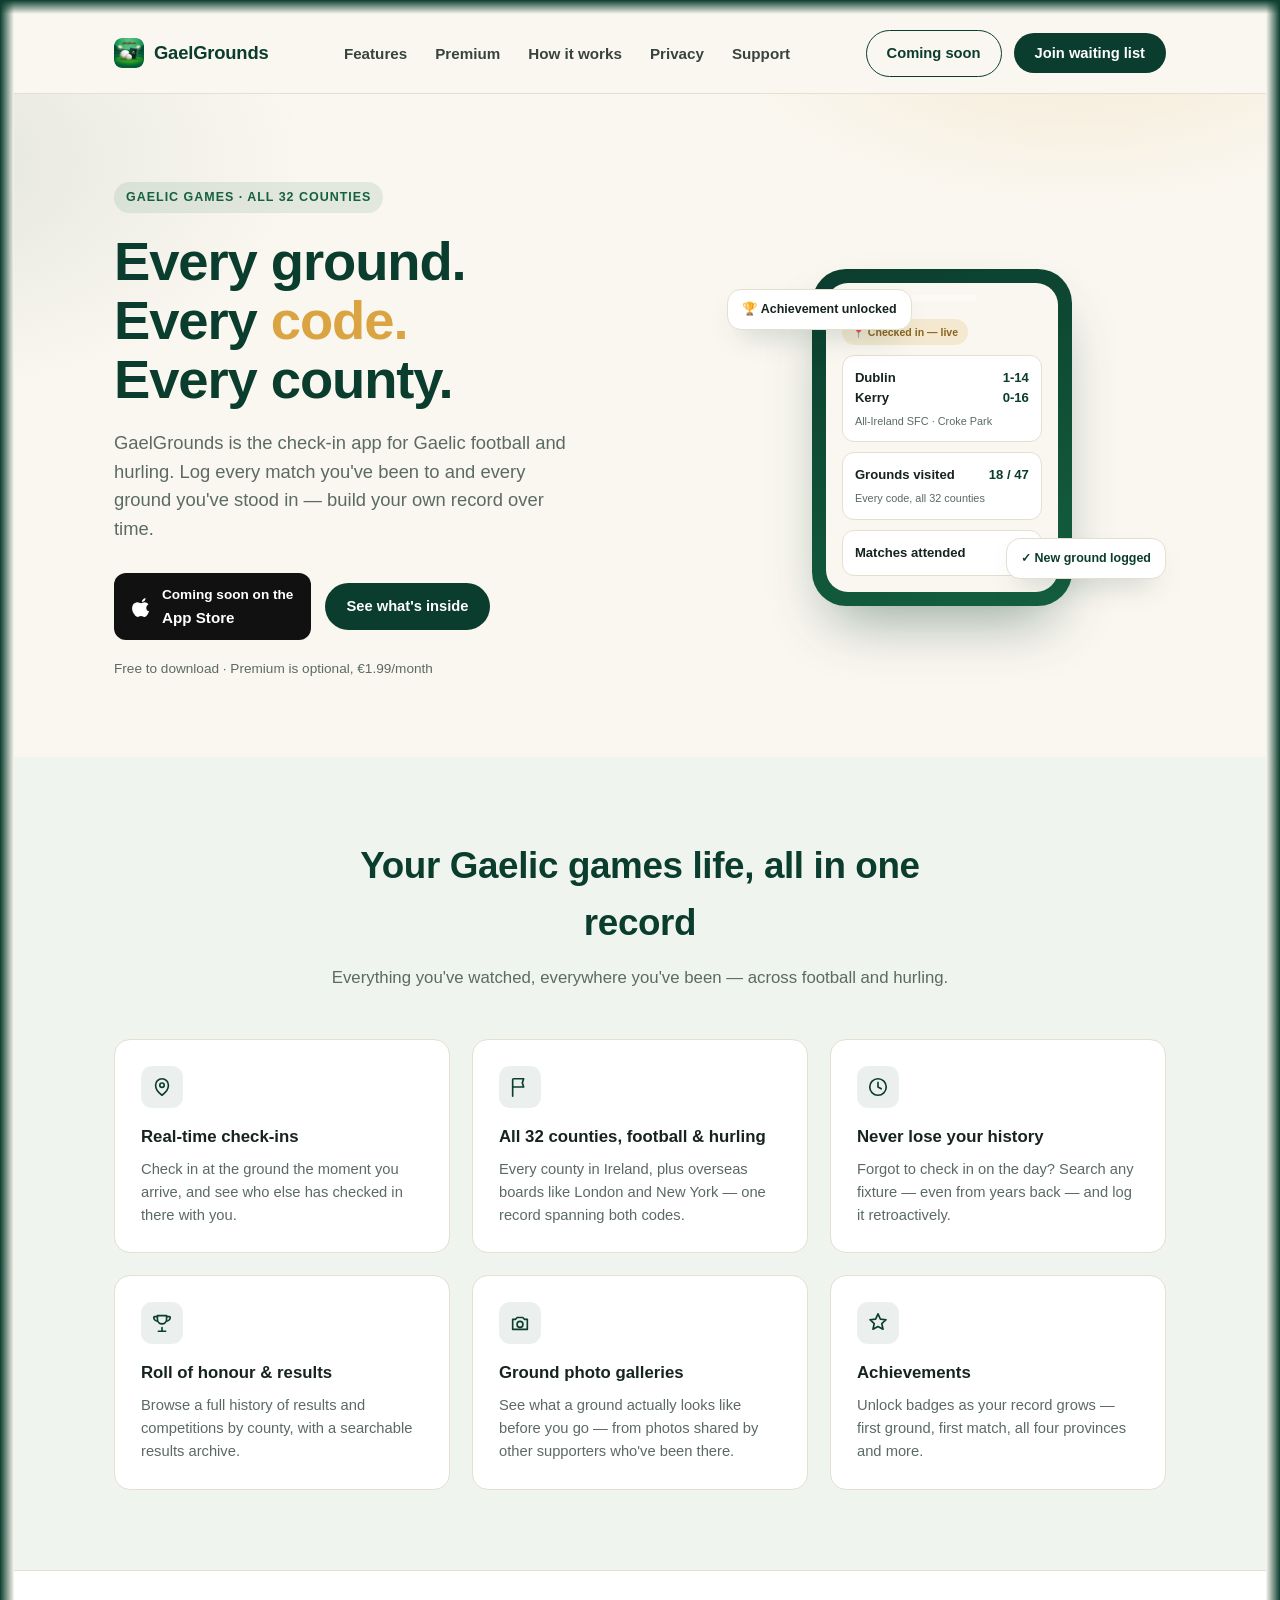
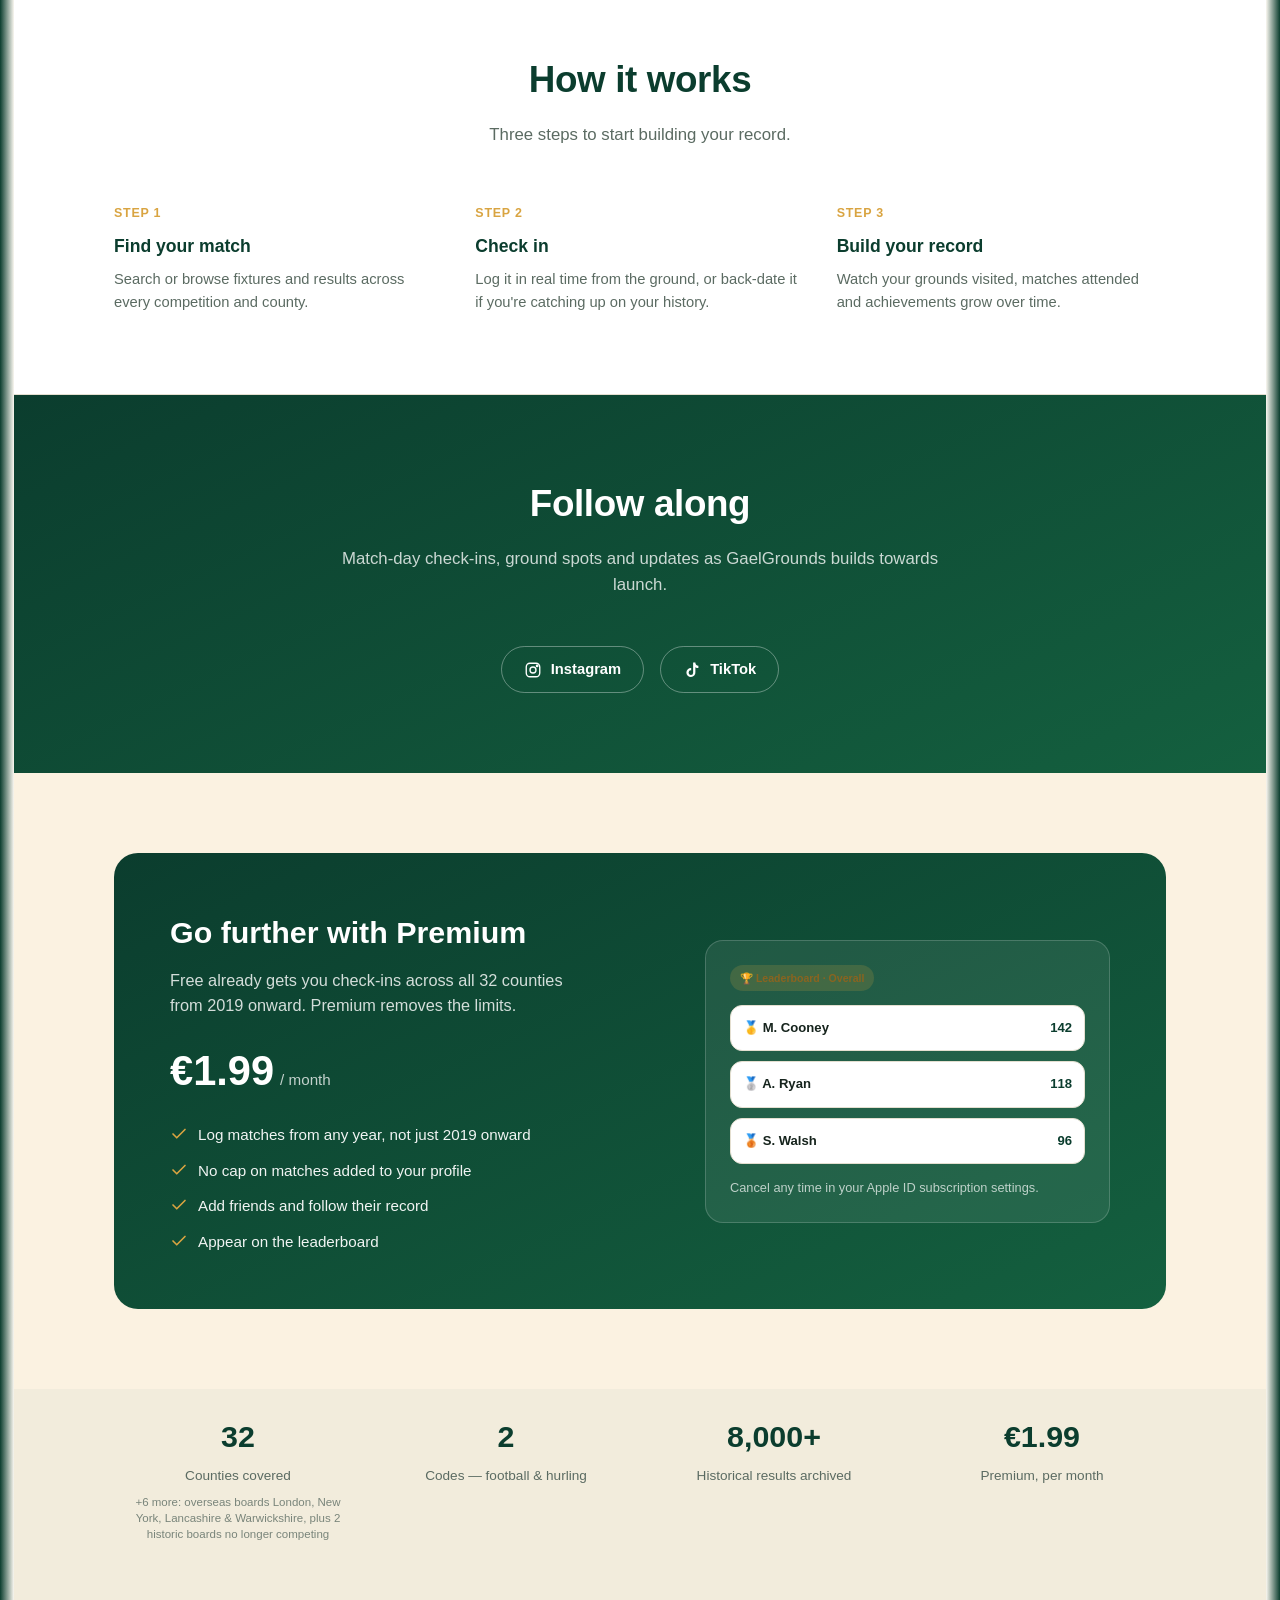
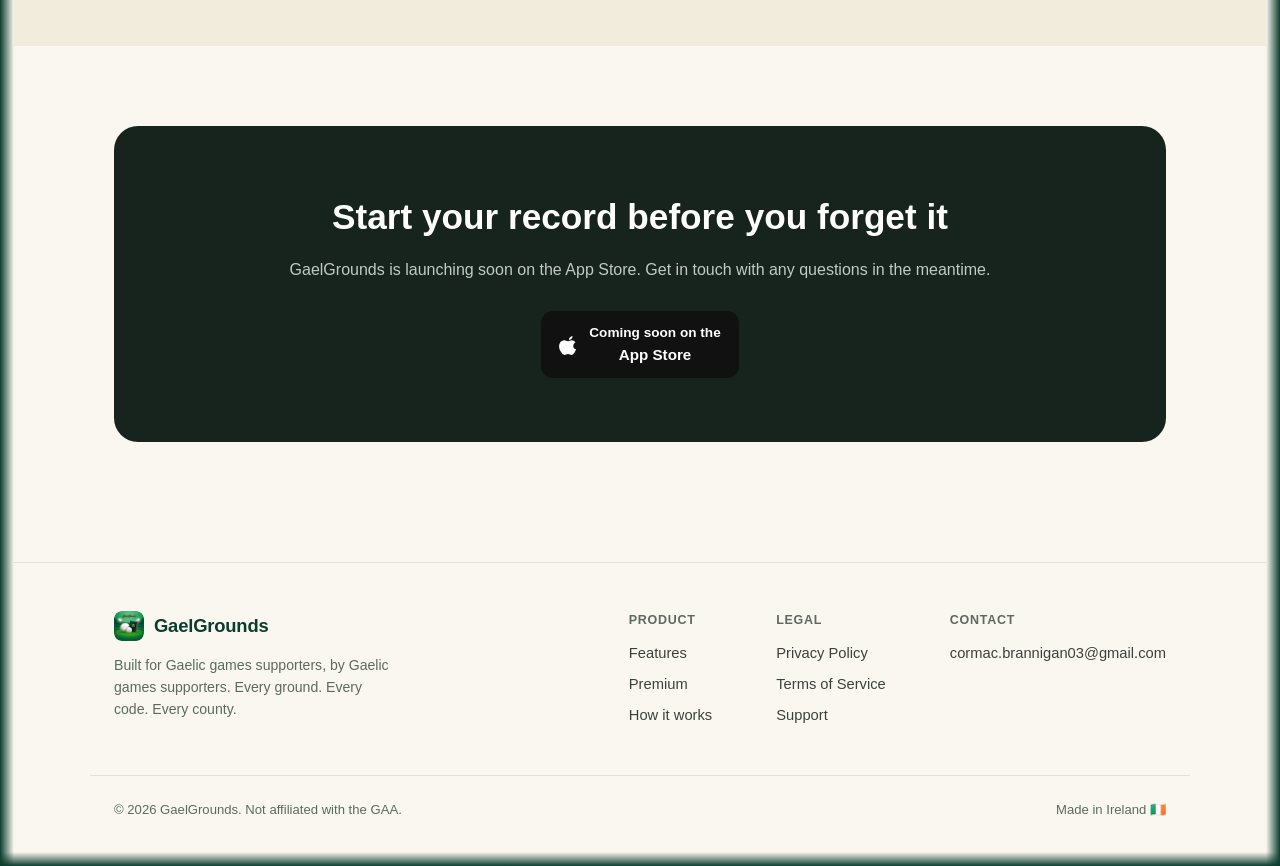
==== index.html @ a699f852 "Add a waiting-list signup modal beside the Coming soon button Clicking "Join waiting list" opens a s" ====
<!doctype html>
<html lang="en-IE">
<head>
<meta charset="utf-8">
<meta name="viewport" content="width=device-width, initial-scale=1">
<title>GaelGrounds — Every ground. Every code. Every county.</title>
<meta name="description" content="GaelGrounds is the check-in app for Gaelic football and hurling. Track every match and every ground across all 32 counties.">
<link rel="icon" type="image/png" sizes="32x32" href="favicon-32.png">
<link rel="apple-touch-icon" href="apple-touch-icon.png">
<link rel="stylesheet" href="styles.css">
</head>
<body>

<header class="site">
  <nav class="wrap">
    <a class="brand" href="/">
      <span class="mark">
        <img src="icon-64.png" alt="GaelGrounds">
      </span>
      GaelGrounds
    </a>
    <div class="links">
      <a href="#features">Features</a>
      <a href="#premium">Premium</a>
      <a href="#how">How it works</a>
      <a href="privacy.html">Privacy</a>
      <a href="support.html">Support</a>
    </div>
    <div class="nav-actions">
      <span class="btn btn-ghost">Coming soon</span>
      <button type="button" class="btn btn-primary" id="waitlist-open">Join waiting list</button>
    </div>
  </nav>
</header>

<div class="waitlist-overlay" id="waitlist-overlay" hidden>
  <div class="waitlist-modal" role="dialog" aria-modal="true" aria-labelledby="waitlist-title">
    <button type="button" class="waitlist-close" id="waitlist-close" aria-label="Close">&times;</button>
    <div id="waitlist-form-state">
      <h2 id="waitlist-title">Join the waiting list</h2>
      <p>Be first to know when GaelGrounds launches on the App Store.</p>
      <form id="waitlist-form" novalidate>
        <label class="visually-hidden" for="waitlist-email">Email address</label>
        <input type="email" id="waitlist-email" name="email" placeholder="you@example.com" autocomplete="email" required>
        <div class="waitlist-hp" aria-hidden="true">
          <label for="waitlist-website">Leave this field empty</label>
          <input type="text" id="waitlist-website" name="website" tabindex="-1" autocomplete="off">
        </div>
        <button type="submit" class="btn btn-primary" id="waitlist-submit">Join the list</button>
        <p class="waitlist-error" id="waitlist-error" hidden></p>
      </form>
    </div>
    <div id="waitlist-success" hidden>
      <h2>You're on the list</h2>
      <p>Thanks for joining — we'll email you the moment GaelGrounds is live. In the meantime, follow along:</p>
      <div class="social-links">
        <a class="social-link" href="https://www.instagram.com/gaelgrounds/" target="_blank" rel="noopener" aria-label="GaelGrounds on Instagram">
          <svg viewBox="0 0 24 24" fill="none" stroke="currentColor" stroke-width="1.8" stroke-linecap="round" stroke-linejoin="round"><rect x="3" y="3" width="18" height="18" rx="5"/><circle cx="12" cy="12" r="4"/><circle cx="17.5" cy="6.5" r="1"/></svg>
          Instagram
        </a>
        <a class="social-link" href="https://www.tiktok.com/@gaelgrounds" target="_blank" rel="noopener" aria-label="GaelGrounds on TikTok">
          <svg viewBox="0 0 24 24" fill="currentColor"><path d="M16.5 2h-3v13.5a3 3 0 1 1-2.6-2.97v-3.05A6 6 0 1 0 16.5 15V8.2a7.3 7.3 0 0 0 4 1.2V6.4a4.3 4.3 0 0 1-4-4.4z"/></svg>
          TikTok
        </a>
      </div>
    </div>
  </div>
</div>

<section class="hero">
  <div class="wrap">
    <div>
      <span class="eyebrow">Gaelic Games · All 32 Counties</span>
      <h1>Every ground.<br>Every <span class="accent">code.</span><br>Every county.</h1>
      <p class="lede">GaelGrounds is the check-in app for Gaelic football and hurling. Log every match you've been to and every ground you've stood in — build your own record over time.</p>
      <div class="hero-ctas">
        <span class="store-badge">
          <svg width="20" height="20" viewBox="0 0 24 24" fill="#fff"><path d="M16.365 1.43c0 1.14-.462 2.24-1.212 3.03-.83.87-2.18 1.53-3.28 1.44-.14-1.1.42-2.26 1.19-3.03.85-.87 2.28-1.5 3.3-1.44zM20.6 17.24c-.56 1.29-.83 1.87-1.55 3.02-1.01 1.6-2.44 3.6-4.2 3.62-1.56.02-1.96-1.02-4.08-1-2.11.01-2.55 1.03-4.12 1.01-1.76-.02-3.11-1.83-4.12-3.42C-.28 16.7-.6 11.87 1.35 9.13c1.21-1.72 3.13-2.8 4.94-2.8 1.83 0 2.98 1.05 4.5 1.05 1.47 0 2.36-1.05 4.5-1.05 1.61 0 3.31.9 4.53 2.44-3.98 2.24-3.33 8.02.78 8.47z"/></svg>
          <span>Coming soon on the<br><strong style="font-size:0.95rem">App Store</strong></span>
        </span>
        <a class="btn btn-primary" href="#features">See what's inside</a>
      </div>
      <p class="trust-line">Free to download · Premium is optional, €1.99/month</p>
    </div>

    <div class="hero-visual">
      <div class="badge-float a">🏆 Achievement unlocked</div>
      <div class="phone">
        <div class="phone-screen">
          <span class="phone-pill">📍 Checked in — live</span>
          <div class="phone-card">
            <div class="row"><span class="team">Dublin</span><span class="score">1-14</span></div>
            <div class="row"><span class="team">Kerry</span><span class="score">0-16</span></div>
            <div class="meta">All-Ireland SFC · Croke Park</div>
          </div>
          <div class="phone-card">
            <div class="row"><span class="team">Grounds visited</span><span class="score">18 / 47</span></div>
            <div class="meta">Every code, all 32 counties</div>
          </div>
          <div class="phone-card">
            <div class="row"><span class="team">Matches attended</span><span class="score">64</span></div>
          </div>
        </div>
      </div>
      <div class="badge-float b">✓ New ground logged</div>
    </div>
  </div>
</section>

<section id="features" class="tint-mint">
  <div class="wrap">
    <div class="section-head">
      <h2>Your Gaelic games life, all in one record</h2>
      <p>Everything you've watched, everywhere you've been — across football and hurling.</p>
    </div>
    <div class="grid-features">

      <div class="card">
        <div class="icon"><svg viewBox="0 0 24 24" fill="none" stroke="currentColor" stroke-width="1.8" stroke-linecap="round" stroke-linejoin="round"><path d="M12 21s-7-5.2-7-11a7 7 0 0 1 14 0c0 5.8-7 11-7 11z"/><circle cx="12" cy="10" r="2.4"/></svg></div>
        <h3>Real-time check-ins</h3>
        <p>Check in at the ground the moment you arrive, and see who else has checked in there with you.</p>
      </div>

      <div class="card">
        <div class="icon"><svg viewBox="0 0 24 24" fill="none" stroke="currentColor" stroke-width="1.8" stroke-linecap="round" stroke-linejoin="round"><path d="M4 22V4a1 1 0 0 1 1-1h11l-1.5 4.5L16 12H5"/></svg></div>
        <h3>All 32 counties, football &amp; hurling</h3>
        <p>Every county in Ireland, plus overseas boards like London and New York — one record spanning both codes.</p>
      </div>

      <div class="card">
        <div class="icon"><svg viewBox="0 0 24 24" fill="none" stroke="currentColor" stroke-width="1.8" stroke-linecap="round" stroke-linejoin="round"><circle cx="12" cy="12" r="9"/><path d="M12 7v5l3.5 2"/></svg></div>
        <h3>Never lose your history</h3>
        <p>Forgot to check in on the day? Search any fixture — even from years back — and log it retroactively.</p>
      </div>

      <div class="card">
        <div class="icon"><svg viewBox="0 0 24 24" fill="none" stroke="currentColor" stroke-width="1.8" stroke-linecap="round" stroke-linejoin="round"><path d="M8 21h8M12 17v4M7 4h10v4a5 5 0 0 1-10 0V4z"/><path d="M17 5h3a1 1 0 0 1 1 1c0 2-2 4-4 4M7 5H4a1 1 0 0 0-1 1c0 2 2 4 4 4"/></svg></div>
        <h3>Roll of honour &amp; results</h3>
        <p>Browse a full history of results and competitions by county, with a searchable results archive.</p>
      </div>

      <div class="card">
        <div class="icon"><svg viewBox="0 0 24 24" fill="none" stroke="currentColor" stroke-width="1.8" stroke-linecap="round" stroke-linejoin="round"><path d="M4 8h3l2-2h6l2 2h3v11H4z"/><circle cx="12" cy="13.5" r="3.2"/></svg></div>
        <h3>Ground photo galleries</h3>
        <p>See what a ground actually looks like before you go — from photos shared by other supporters who've been there.</p>
      </div>

      <div class="card">
        <div class="icon"><svg viewBox="0 0 24 24" fill="none" stroke="currentColor" stroke-width="1.8" stroke-linecap="round" stroke-linejoin="round"><path d="M12 2l2.6 5.8 6.2.6-4.7 4.2 1.4 6.2L12 15.8 6.5 18.8l1.4-6.2-4.7-4.2 6.2-.6z"/></svg></div>
        <h3>Achievements</h3>
        <p>Unlock badges as your record grows — first ground, first match, all four provinces and more.</p>
      </div>

    </div>
  </div>
</section>

<section id="how" style="background:#fff; border-top:1px solid var(--border); border-bottom:1px solid var(--border);">
  <div class="wrap">
    <div class="section-head">
      <h2>How it works</h2>
      <p>Three steps to start building your record.</p>
    </div>
    <div class="steps">
      <div class="step">
        <div class="num">STEP 1</div>
        <h3>Find your match</h3>
        <p>Search or browse fixtures and results across every competition and county.</p>
      </div>
      <div class="step">
        <div class="num">STEP 2</div>
        <h3>Check in</h3>
        <p>Log it in real time from the ground, or back-date it if you're catching up on your history.</p>
      </div>
      <div class="step">
        <div class="num">STEP 3</div>
        <h3>Build your record</h3>
        <p>Watch your grounds visited, matches attended and achievements grow over time.</p>
      </div>
    </div>
  </div>
</section>

<section class="social-banner">
  <div class="wrap">
    <div class="section-head">
      <h2>Follow along</h2>
      <p>Match-day check-ins, ground spots and updates as GaelGrounds builds towards launch.</p>
    </div>
    <div class="social-links">
      <a class="social-link" href="https://www.instagram.com/gaelgrounds/" target="_blank" rel="noopener" aria-label="GaelGrounds on Instagram">
        <svg viewBox="0 0 24 24" fill="none" stroke="currentColor" stroke-width="1.8" stroke-linecap="round" stroke-linejoin="round"><rect x="3" y="3" width="18" height="18" rx="5"/><circle cx="12" cy="12" r="4"/><circle cx="17.5" cy="6.5" r="1"/></svg>
        Instagram
      </a>
      <a class="social-link" href="https://www.tiktok.com/@gaelgrounds" target="_blank" rel="noopener" aria-label="GaelGrounds on TikTok">
        <svg viewBox="0 0 24 24" fill="currentColor"><path d="M16.5 2h-3v13.5a3 3 0 1 1-2.6-2.97v-3.05A6 6 0 1 0 16.5 15V8.2a7.3 7.3 0 0 0 4 1.2V6.4a4.3 4.3 0 0 1-4-4.4z"/></svg>
        TikTok
      </a>
    </div>
  </div>
</section>

<section id="premium" class="tint-gold">
  <div class="wrap">
    <div class="premium">
      <div>
        <h2>Go further with Premium</h2>
        <p class="lede2">Free already gets you check-ins across all 32 counties from 2019 onward. Premium removes the limits.</p>
        <div class="price"><span class="amount">€1.99</span><span class="per">/ month</span></div>
        <ul>
          <li><svg viewBox="0 0 24 24" fill="none" stroke="currentColor" stroke-width="2.2" stroke-linecap="round" stroke-linejoin="round"><path d="M20 6L9 17l-5-5"/></svg> Log matches from any year, not just 2019 onward</li>
          <li><svg viewBox="0 0 24 24" fill="none" stroke="currentColor" stroke-width="2.2" stroke-linecap="round" stroke-linejoin="round"><path d="M20 6L9 17l-5-5"/></svg> No cap on matches added to your profile</li>
          <li><svg viewBox="0 0 24 24" fill="none" stroke="currentColor" stroke-width="2.2" stroke-linecap="round" stroke-linejoin="round"><path d="M20 6L9 17l-5-5"/></svg> Add friends and follow their record</li>
          <li><svg viewBox="0 0 24 24" fill="none" stroke="currentColor" stroke-width="2.2" stroke-linecap="round" stroke-linejoin="round"><path d="M20 6L9 17l-5-5"/></svg> Appear on the leaderboard</li>
        </ul>
      </div>
      <div class="premium-card">
        <div class="phone-pill" style="margin-bottom:14px;">🏆 Leaderboard · Overall</div>
        <div class="phone-card" style="margin-bottom:10px;">
          <div class="row"><span class="team">🥇 M. Cooney</span><span class="score">142</span></div>
        </div>
        <div class="phone-card" style="margin-bottom:10px;">
          <div class="row"><span class="team">🥈 A. Ryan</span><span class="score">118</span></div>
        </div>
        <div class="phone-card">
          <div class="row"><span class="team">🥉 S. Walsh</span><span class="score">96</span></div>
        </div>
        <p style="color:rgba(255,255,255,0.7); font-size:0.8rem; margin:14px 0 0;">Cancel any time in your Apple ID subscription settings.</p>
      </div>
    </div>
  </div>
</section>

<section class="tint-deep" style="padding-top:0;">
  <div class="wrap">
    <div class="strip">
      <div class="stat"><div class="n">32</div><div class="l">Counties covered</div><div class="sub">+6 more: overseas boards London, New York, Lancashire &amp; Warwickshire, plus 2 historic boards no longer competing</div></div>
      <div class="stat"><div class="n">2</div><div class="l">Codes — football &amp; hurling</div></div>
      <div class="stat"><div class="n">8,000+</div><div class="l">Historical results archived</div></div>
      <div class="stat"><div class="n">€1.99</div><div class="l">Premium, per month</div></div>
    </div>
  </div>
</section>

<section>
  <div class="wrap">
    <div class="final-cta">
      <h2>Start your record before you forget it</h2>
      <p>GaelGrounds is launching soon on the App Store. Get in touch with any questions in the meantime.</p>
      <span class="store-badge" style="margin: 0 auto;">
        <svg width="20" height="20" viewBox="0 0 24 24" fill="#fff"><path d="M16.365 1.43c0 1.14-.462 2.24-1.212 3.03-.83.87-2.18 1.53-3.28 1.44-.14-1.1.42-2.26 1.19-3.03.85-.87 2.28-1.5 3.3-1.44zM20.6 17.24c-.56 1.29-.83 1.87-1.55 3.02-1.01 1.6-2.44 3.6-4.2 3.62-1.56.02-1.96-1.02-4.08-1-2.11.01-2.55 1.03-4.12 1.01-1.76-.02-3.11-1.83-4.12-3.42C-.28 16.7-.6 11.87 1.35 9.13c1.21-1.72 3.13-2.8 4.94-2.8 1.83 0 2.98 1.05 4.5 1.05 1.47 0 2.36-1.05 4.5-1.05 1.61 0 3.31.9 4.53 2.44-3.98 2.24-3.33 8.02.78 8.47z"/></svg>
        <span>Coming soon on the<br><strong style="font-size:0.95rem">App Store</strong></span>
      </span>
    </div>
  </div>
</section>

<footer class="site">
  <div class="wrap footer-grid">
    <div style="max-width:280px;">
      <a class="brand" href="/" style="margin-bottom:10px;">
        <span class="mark">
          <img src="icon-64.png" alt="GaelGrounds">
        </span>
        GaelGrounds
      </a>
      <p style="color:var(--muted); font-size:0.88rem;">Built for Gaelic games supporters, by Gaelic games supporters. Every ground. Every code. Every county.</p>
    </div>
    <div class="footer-cols">
      <div class="footer-col">
        <h4>Product</h4>
        <a href="#features">Features</a>
        <a href="#premium">Premium</a>
        <a href="#how">How it works</a>
      </div>
      <div class="footer-col">
        <h4>Legal</h4>
        <a href="privacy.html">Privacy Policy</a>
        <a href="terms.html">Terms of Service</a>
        <a href="support.html">Support</a>
      </div>
      <div class="footer-col">
        <h4>Contact</h4>
        <a href="mailto:cormac.brannigan03@gmail.com">cormac.brannigan03@gmail.com</a>
      </div>
    </div>
  </div>
  <div class="wrap footer-bottom">
    <span>© 2026 GaelGrounds. Not affiliated with the GAA.</span>
    <span>Made in Ireland 🇮🇪</span>
  </div>
</footer>

<script>
(function () {
  var SUPABASE_URL = "https://wksahsfkldxhusiftosj.supabase.co";
  var SUPABASE_ANON_KEY = "sb_publishable_sY_DVYO94DCsJDgR5RLirQ_8XbhWY5e";

  var openBtn = document.getElementById("waitlist-open");
  var closeBtn = document.getElementById("waitlist-close");
  var overlay = document.getElementById("waitlist-overlay");
  var form = document.getElementById("waitlist-form");
  var emailInput = document.getElementById("waitlist-email");
  var websiteInput = document.getElementById("waitlist-website");
  var submitBtn = document.getElementById("waitlist-submit");
  var errorEl = document.getElementById("waitlist-error");
  var formState = document.getElementById("waitlist-form-state");
  var successState = document.getElementById("waitlist-success");

  function openModal() {
    overlay.hidden = false;
    document.body.style.overflow = "hidden";
    emailInput.focus();
  }

  function closeModal() {
    overlay.hidden = true;
    document.body.style.overflow = "";
  }

  openBtn.addEventListener("click", openModal);
  closeBtn.addEventListener("click", closeModal);
  overlay.addEventListener("click", function (e) {
    if (e.target === overlay) closeModal();
  });
  document.addEventListener("keydown", function (e) {
    if (e.key === "Escape" && !overlay.hidden) closeModal();
  });

  function showError(message) {
    errorEl.textContent = message;
    errorEl.hidden = false;
  }

  function showSuccess() {
    formState.hidden = true;
    successState.hidden = false;
  }

  form.addEventListener("submit", function (e) {
    e.preventDefault();
    errorEl.hidden = true;

    // Honeypot: a real visitor never fills this hidden field. If it's
    // filled, quietly pretend it worked rather than tipping off a bot
    // that it was caught.
    if (websiteInput.value.trim() !== "") {
      showSuccess();
      return;
    }

    var email = emailInput.value.trim();
    if (!/^[^@\s]+@[^@\s]+\.[^@\s]+$/.test(email)) {
      showError("Enter a valid email address.");
      return;
    }

    submitBtn.disabled = true;
    submitBtn.textContent = "Joining…";

    fetch(SUPABASE_URL + "/rest/v1/waitlist_signups", {
      method: "POST",
      headers: {
        "Content-Type": "application/json",
        "apikey": SUPABASE_ANON_KEY,
        "Authorization": "Bearer " + SUPABASE_ANON_KEY,
        "Prefer": "return=minimal"
      },
      body: JSON.stringify({ email: email })
    })
      .then(function (res) {
        // A 409 means this email is already on the list -- shown as the
        // same success state as a fresh signup, deliberately, so the
        // response never reveals whether an email was already present.
        if (res.ok || res.status === 409) {
          showSuccess();
        } else {
          showError("Something went wrong — please try again.");
        }
      })
      .catch(function () {
        showError("Something went wrong — check your connection and try again.");
      })
      .finally(function () {
        submitBtn.disabled = false;
        submitBtn.textContent = "Join the list";
      });
  });
})();
</script>

</body>
</html>
---- styles.css ----
:root {
  --green: #0B3D2E;
  --green-light: #14603F;
  --gold: #D9A441;
  --cream: #FAF7F0;
  --cream-deep: #F2ECDC;
  --mint-tint: #EFF4EE;
  --gold-tint: #FBF2E1;
  --ink: #16241D;
  --muted: #5B6B62;
  --border: #E4DFD0;
  --max: 1100px;
  --frame: 14px;
}

* { box-sizing: border-box; }

html { scroll-behavior: smooth; }

/* A thin green border frames the whole page, fading into the page's own
   background over a short distance -- same idea as the iOS app's
   gaelGroundsBackground() gradient (brand green at the edges, fading to
   the system background toward the middle), reworked as a real border
   around the page rather than an overlay on top of it, so it never
   washes out the nav or hero text underneath. */
body {
  margin: 0;
  padding: var(--frame);
  font-family: -apple-system, BlinkMacSystemFont, "Segoe UI", Roboto, Helvetica, Arial, sans-serif;
  color: var(--ink);
  line-height: 1.55;
  background:
    linear-gradient(to bottom, var(--green) 0%, transparent 100%) top / 100% var(--frame) no-repeat,
    linear-gradient(to top, var(--green) 0%, transparent 100%) bottom / 100% var(--frame) no-repeat,
    linear-gradient(to right, var(--green) 0%, transparent 100%) left / var(--frame) 100% no-repeat,
    linear-gradient(to left, var(--green) 0%, transparent 100%) right / var(--frame) 100% no-repeat,
    var(--cream);
}

img, svg { display: block; max-width: 100%; }

a { color: inherit; }

.wrap {
  max-width: var(--max);
  margin: 0 auto;
  padding: 0 24px;
}

/* Nav */
header.site {
  position: sticky;
  top: var(--frame);
  z-index: 20;
  background: rgba(250, 247, 240, 0.92);
  backdrop-filter: blur(8px);
  border-bottom: 1px solid var(--border);
}

nav.wrap {
  display: flex;
  align-items: center;
  justify-content: space-between;
  padding-top: 16px;
  padding-bottom: 16px;
}

.brand {
  display: flex;
  align-items: center;
  gap: 10px;
  font-weight: 800;
  font-size: 1.15rem;
  text-decoration: none;
  color: var(--green);
  letter-spacing: -0.01em;
}

.brand .mark {
  width: 30px;
  height: 30px;
  border-radius: 8px;
  overflow: hidden;
  display: flex;
  flex-shrink: 0;
}

.brand .mark img { width: 100%; height: 100%; object-fit: cover; }

nav .links {
  display: flex;
  gap: 28px;
  align-items: center;
}

nav .links a {
  text-decoration: none;
  color: var(--ink);
  font-weight: 600;
  font-size: 0.95rem;
  opacity: 0.85;
}

nav .links a:hover { opacity: 1; }

.btn {
  display: inline-flex;
  align-items: center;
  gap: 8px;
  padding: 11px 20px;
  border-radius: 999px;
  font-weight: 700;
  font-size: 0.92rem;
  font-family: inherit;
  text-decoration: none;
  border: 1px solid transparent;
  cursor: default;
}

button.btn { cursor: pointer; appearance: none; }
button.btn:disabled { opacity: 0.7; cursor: default; }

.btn-primary {
  background: var(--green);
  color: #fff;
}

.nav-actions {
  display: flex;
  align-items: center;
  gap: 12px;
}

.btn-ghost {
  background: transparent;
  border-color: var(--green);
  color: var(--green);
}

/* Hero */
.hero {
  padding: 88px 0 64px;
  position: relative;
  overflow: hidden;
  background:
    radial-gradient(600px 300px at 85% -10%, rgba(217, 164, 65, 0.16), transparent 60%),
    radial-gradient(700px 400px at -10% 10%, rgba(11, 61, 46, 0.10), transparent 60%);
}

.hero .wrap {
  display: grid;
  grid-template-columns: 1.1fr 0.9fr;
  gap: 56px;
  align-items: center;
}

.eyebrow {
  display: inline-block;
  font-size: 0.78rem;
  font-weight: 800;
  letter-spacing: 0.08em;
  text-transform: uppercase;
  color: var(--green-light);
  background: rgba(20, 96, 63, 0.1);
  padding: 6px 12px;
  border-radius: 999px;
  margin-bottom: 20px;
}

h1 {
  font-size: clamp(2.1rem, 4.4vw, 3.4rem);
  line-height: 1.08;
  letter-spacing: -0.02em;
  margin: 0 0 20px;
  color: var(--green);
}

h1 .accent { color: var(--gold); }

.lede {
  font-size: 1.15rem;
  color: var(--muted);
  margin: 0 0 30px;
  max-width: 46ch;
}

.hero-ctas {
  display: flex;
  gap: 14px;
  align-items: center;
  flex-wrap: wrap;
}

.store-badge {
  display: inline-flex;
  align-items: center;
  gap: 10px;
  padding: 11px 18px;
  border-radius: 12px;
  background: #111;
  color: #fff;
  font-weight: 600;
  font-size: 0.85rem;
}

.store-badge small {
  display: block;
  font-weight: 400;
  font-size: 0.68rem;
  opacity: 0.75;
}

.trust-line {
  margin-top: 18px;
  font-size: 0.85rem;
  color: var(--muted);
}

/* Hero visual — an illustrative mock, not a real screenshot */
.hero-visual {
  position: relative;
  display: flex;
  justify-content: center;
}

.phone {
  width: 260px;
  border-radius: 34px;
  background: linear-gradient(160deg, var(--green) 0%, var(--green-light) 100%);
  padding: 14px;
  box-shadow: 0 30px 60px -20px rgba(11, 61, 46, 0.45);
  position: relative;
  z-index: 1;
}

.phone::before {
  content: "";
  position: absolute;
  top: 26px;
  left: 50%;
  transform: translateX(-50%);
  width: 70px;
  height: 6px;
  border-radius: 4px;
  background: rgba(255, 255, 255, 0.35);
}

.phone-screen {
  background: var(--cream);
  border-radius: 22px;
  padding: 36px 16px 16px;
  display: flex;
  flex-direction: column;
  gap: 10px;
}

.phone-card {
  background: #fff;
  border-radius: 12px;
  padding: 12px;
  border: 1px solid var(--border);
}

.phone-card .row { display: flex; justify-content: space-between; align-items: center; }
.phone-card .team { font-weight: 700; font-size: 0.82rem; color: var(--ink); }
.phone-card .score { font-weight: 800; font-size: 0.82rem; color: var(--green); }
.phone-card .meta { font-size: 0.68rem; color: var(--muted); margin-top: 4px; }

.phone-pill {
  display: inline-flex;
  align-items: center;
  gap: 6px;
  align-self: flex-start;
  background: rgba(217, 164, 65, 0.18);
  color: #8a6420;
  font-size: 0.66rem;
  font-weight: 700;
  padding: 5px 10px;
  border-radius: 999px;
}

.badge-float {
  position: absolute;
  z-index: 2;
  background: #fff;
  border: 1px solid var(--border);
  border-radius: 14px;
  padding: 10px 14px;
  box-shadow: 0 14px 30px -14px rgba(11, 61, 46, 0.35);
  font-size: 0.78rem;
  font-weight: 700;
  display: flex;
  align-items: center;
  gap: 8px;
}

.badge-float.a { top: 6%; left: 2%; }
.badge-float.b { bottom: 8%; right: 0; color: var(--green); }

/* Sections */
section { padding: 80px 0; }

/* Gentle shade rhythm down the page -- variants on the same cream/green/
   gold family, never a different hue, so it reads as "one page" rather
   than a patchwork. */
section.tint-mint { background: var(--mint-tint); }
section.tint-gold { background: var(--gold-tint); }
section.tint-deep { background: var(--cream-deep); }

.section-head { max-width: 640px; margin: 0 auto 48px; text-align: center; }
.section-head h2 { font-size: clamp(1.7rem, 3vw, 2.3rem); color: var(--green); margin: 0 0 14px; letter-spacing: -0.01em; }
.section-head p { color: var(--muted); font-size: 1.05rem; margin: 0; }

.grid-features {
  display: grid;
  grid-template-columns: repeat(3, 1fr);
  gap: 22px;
}

.card {
  background: #fff;
  border: 1px solid var(--border);
  border-radius: 16px;
  padding: 26px;
}

.card .icon {
  width: 42px;
  height: 42px;
  border-radius: 11px;
  background: rgba(11, 61, 46, 0.08);
  display: flex;
  align-items: center;
  justify-content: center;
  margin-bottom: 16px;
}

.card .icon svg { width: 22px; height: 22px; color: var(--green); }

.card h3 { margin: 0 0 8px; font-size: 1.05rem; color: var(--ink); }
.card p { margin: 0; color: var(--muted); font-size: 0.92rem; }

/* How it works */
.steps {
  display: grid;
  grid-template-columns: repeat(3, 1fr);
  gap: 32px;
  counter-reset: step;
}

.step { position: relative; padding-top: 8px; }

.step .num {
  font-size: 0.78rem;
  font-weight: 800;
  color: var(--gold);
  letter-spacing: 0.06em;
  margin-bottom: 10px;
}

.step h3 { margin: 0 0 8px; color: var(--green); font-size: 1.1rem; }
.step p { margin: 0; color: var(--muted); font-size: 0.92rem; }

/* Waitlist modal */
.visually-hidden {
  position: absolute;
  width: 1px;
  height: 1px;
  overflow: hidden;
  clip: rect(0, 0, 0, 0);
  white-space: nowrap;
}

.waitlist-hp {
  position: absolute;
  left: -9999px;
  width: 1px;
  height: 1px;
  overflow: hidden;
}

.waitlist-overlay {
  position: fixed;
  inset: 0;
  z-index: 1000;
  background: rgba(11, 61, 46, 0.45);
  display: flex;
  align-items: center;
  justify-content: center;
  padding: 20px;
}

.waitlist-overlay[hidden] { display: none; }

.waitlist-modal {
  position: relative;
  background: var(--cream);
  border-radius: 20px;
  padding: 36px;
  max-width: 420px;
  width: 100%;
  box-shadow: 0 30px 70px -20px rgba(11, 61, 46, 0.5);
}

.waitlist-modal h2 { color: var(--green); margin: 0 0 8px; font-size: 1.4rem; }
.waitlist-modal p { color: var(--muted); margin: 0 0 20px; font-size: 0.95rem; }

.waitlist-close {
  position: absolute;
  top: 14px;
  right: 14px;
  width: 32px;
  height: 32px;
  border-radius: 50%;
  border: none;
  background: rgba(11, 61, 46, 0.08);
  color: var(--green);
  font-size: 1.3rem;
  line-height: 1;
  cursor: pointer;
}

.waitlist-close:hover { background: rgba(11, 61, 46, 0.16); }

#waitlist-form { display: flex; flex-direction: column; gap: 12px; }

#waitlist-email {
  padding: 12px 14px;
  border-radius: 10px;
  border: 1px solid var(--border);
  font-size: 0.95rem;
  font-family: inherit;
}

#waitlist-email:focus { outline: 2px solid var(--green-light); outline-offset: 1px; }

.waitlist-error { color: #b3261e; font-size: 0.85rem; margin: 0; }

.waitlist-modal .social-links { justify-content: flex-start; gap: 12px; margin-top: 4px; }
.waitlist-modal .social-link {
  color: var(--green);
  border-color: var(--border);
}
.waitlist-modal .social-link:hover { background: rgba(11, 61, 46, 0.06); }

/* Social banner */
.social-banner {
  background: linear-gradient(155deg, var(--green) 0%, var(--green-light) 100%);
}

.social-banner .section-head h2 { color: #fff; }
.social-banner .section-head p { color: rgba(255, 255, 255, 0.78); }

.social-links {
  display: flex;
  justify-content: center;
  gap: 16px;
  flex-wrap: wrap;
}

.social-link {
  display: inline-flex;
  align-items: center;
  gap: 9px;
  padding: 11px 22px;
  border-radius: 999px;
  border: 1px solid rgba(255, 255, 255, 0.35);
  color: #fff;
  text-decoration: none;
  font-weight: 700;
  font-size: 0.92rem;
  transition: background 0.15s ease;
}

.social-link:hover { background: rgba(255, 255, 255, 0.12); }

.social-link svg { width: 18px; height: 18px; }

/* Premium */
.premium {
  background: linear-gradient(155deg, var(--green) 0%, var(--green-light) 100%);
  border-radius: 24px;
  padding: 56px;
  color: #fff;
  display: grid;
  grid-template-columns: 1.1fr 0.9fr;
  gap: 40px;
  align-items: center;
}

.premium h2 { color: #fff; margin: 0 0 12px; font-size: 1.9rem; }
.premium p.lede2 { color: rgba(255,255,255,0.82); font-size: 1.02rem; max-width: 46ch; margin: 0 0 20px; }

.price {
  display: flex;
  align-items: baseline;
  gap: 6px;
  margin-bottom: 20px;
}

.price .amount { font-size: 2.6rem; font-weight: 800; }
.price .per { color: rgba(255,255,255,0.75); font-size: 0.95rem; }

.premium ul {
  list-style: none;
  margin: 0;
  padding: 0;
  display: grid;
  gap: 12px;
}

.premium ul li {
  display: flex;
  gap: 10px;
  align-items: flex-start;
  font-size: 0.95rem;
  color: rgba(255,255,255,0.94);
}

.premium ul li svg { width: 18px; height: 18px; flex-shrink: 0; margin-top: 2px; color: var(--gold); }

.premium-card {
  background: rgba(255,255,255,0.08);
  border: 1px solid rgba(255,255,255,0.18);
  border-radius: 18px;
  padding: 24px;
}

/* Community strip */
.strip {
  display: grid;
  grid-template-columns: repeat(4, 1fr);
  gap: 20px;
  text-align: center;
}

.strip .stat { padding: 24px 12px; }
.strip .stat .n { font-size: 1.9rem; font-weight: 800; color: var(--green); }
.strip .stat .l { font-size: 0.85rem; color: var(--muted); margin-top: 4px; }
.strip .stat .sub { font-size: 0.72rem; color: var(--muted); opacity: 0.8; margin-top: 8px; line-height: 1.4; }

/* Final CTA */
.final-cta {
  text-align: center;
  background: var(--ink);
  color: #fff;
  border-radius: 24px;
  padding: 64px 24px;
}

.final-cta h2 { color: #fff; font-size: clamp(1.6rem, 3vw, 2.2rem); margin: 0 0 14px; }
.final-cta p { color: rgba(255,255,255,0.75); margin: 0 0 28px; }

/* Footer */
footer.site {
  border-top: 1px solid var(--border);
  padding: 48px 0 32px;
  margin-top: 40px;
}

.footer-grid {
  display: flex;
  justify-content: space-between;
  gap: 40px;
  flex-wrap: wrap;
}

.footer-cols { display: flex; gap: 64px; flex-wrap: wrap; }
.footer-col h4 { font-size: 0.78rem; text-transform: uppercase; letter-spacing: 0.06em; color: var(--muted); margin: 0 0 12px; }
.footer-col a { display: block; text-decoration: none; color: var(--ink); font-size: 0.92rem; margin-bottom: 8px; opacity: 0.85; }
.footer-col a:hover { opacity: 1; }

.footer-bottom {
  margin-top: 40px;
  padding-top: 24px;
  border-top: 1px solid var(--border);
  display: flex;
  justify-content: space-between;
  flex-wrap: wrap;
  gap: 12px;
  font-size: 0.82rem;
  color: var(--muted);
}

/* Policy pages */
.policy {
  padding: 64px 0 96px;
}

.policy .wrap { max-width: 780px; }

.policy h1 { margin-bottom: 6px; }
.policy .updated { color: var(--muted); font-size: 0.88rem; margin-bottom: 40px; }
.policy h2 { color: var(--green); font-size: 1.25rem; margin: 36px 0 12px; }
.policy p, .policy li { color: var(--ink); font-size: 0.97rem; }
.policy ul { padding-left: 20px; }
.policy a.back { display: inline-block; margin-bottom: 24px; font-weight: 700; color: var(--green-light); text-decoration: none; font-size: 0.9rem; }

.policy .intro-note { color: var(--muted); font-size: 0.92rem; margin-bottom: 8px; }

.policy-table-wrap { overflow-x: auto; margin: 1.2em 0; }
.policy table { width: 100%; min-width: 560px; border-collapse: collapse; font-size: 0.92rem; }
.policy th, .policy td { text-align: left; padding: 10px 12px; border-bottom: 1px solid var(--border); vertical-align: top; }
.policy th { color: var(--muted); font-weight: 700; font-size: 0.76rem; text-transform: uppercase; letter-spacing: 0.04em; }

.policy .contact-box {
  background: #fff;
  border: 1px solid var(--border);
  border-radius: 12px;
  padding: 20px 22px;
  margin-top: 8px;
}

.policy .note {
  background: rgba(217, 164, 65, 0.12);
  border: 1px solid rgba(217, 164, 65, 0.35);
  border-radius: 10px;
  padding: 14px 18px;
  font-size: 0.88rem;
  color: #6b5613;
  margin: 1em 0;
}

.faq-item {
  background: #fff;
  border: 1px solid var(--border);
  border-radius: 12px;
  padding: 16px 20px;
  margin-top: 12px;
}
.faq-item h3 { font-size: 1rem; margin: 0 0 4px; color: var(--ink); }
.faq-item p { margin: 0; color: var(--muted); font-size: 0.92rem; }

/* Responsive */
@media (max-width: 880px) {
  nav .links { display: none; }
  .hero .wrap { grid-template-columns: 1fr; }
  .hero-visual { order: -1; }
  .grid-features { grid-template-columns: 1fr 1fr; }
  .steps { grid-template-columns: 1fr; }
  .premium { grid-template-columns: 1fr; padding: 36px; }
  .strip { grid-template-columns: 1fr 1fr; }
  .footer-grid { flex-direction: column; }
}

@media (max-width: 560px) {
  .grid-features { grid-template-columns: 1fr; }
  .strip { grid-template-columns: 1fr; }
  .nav-actions .btn-ghost { display: none; }
  #waitlist-open { padding: 10px 14px; font-size: 0.85rem; }
}
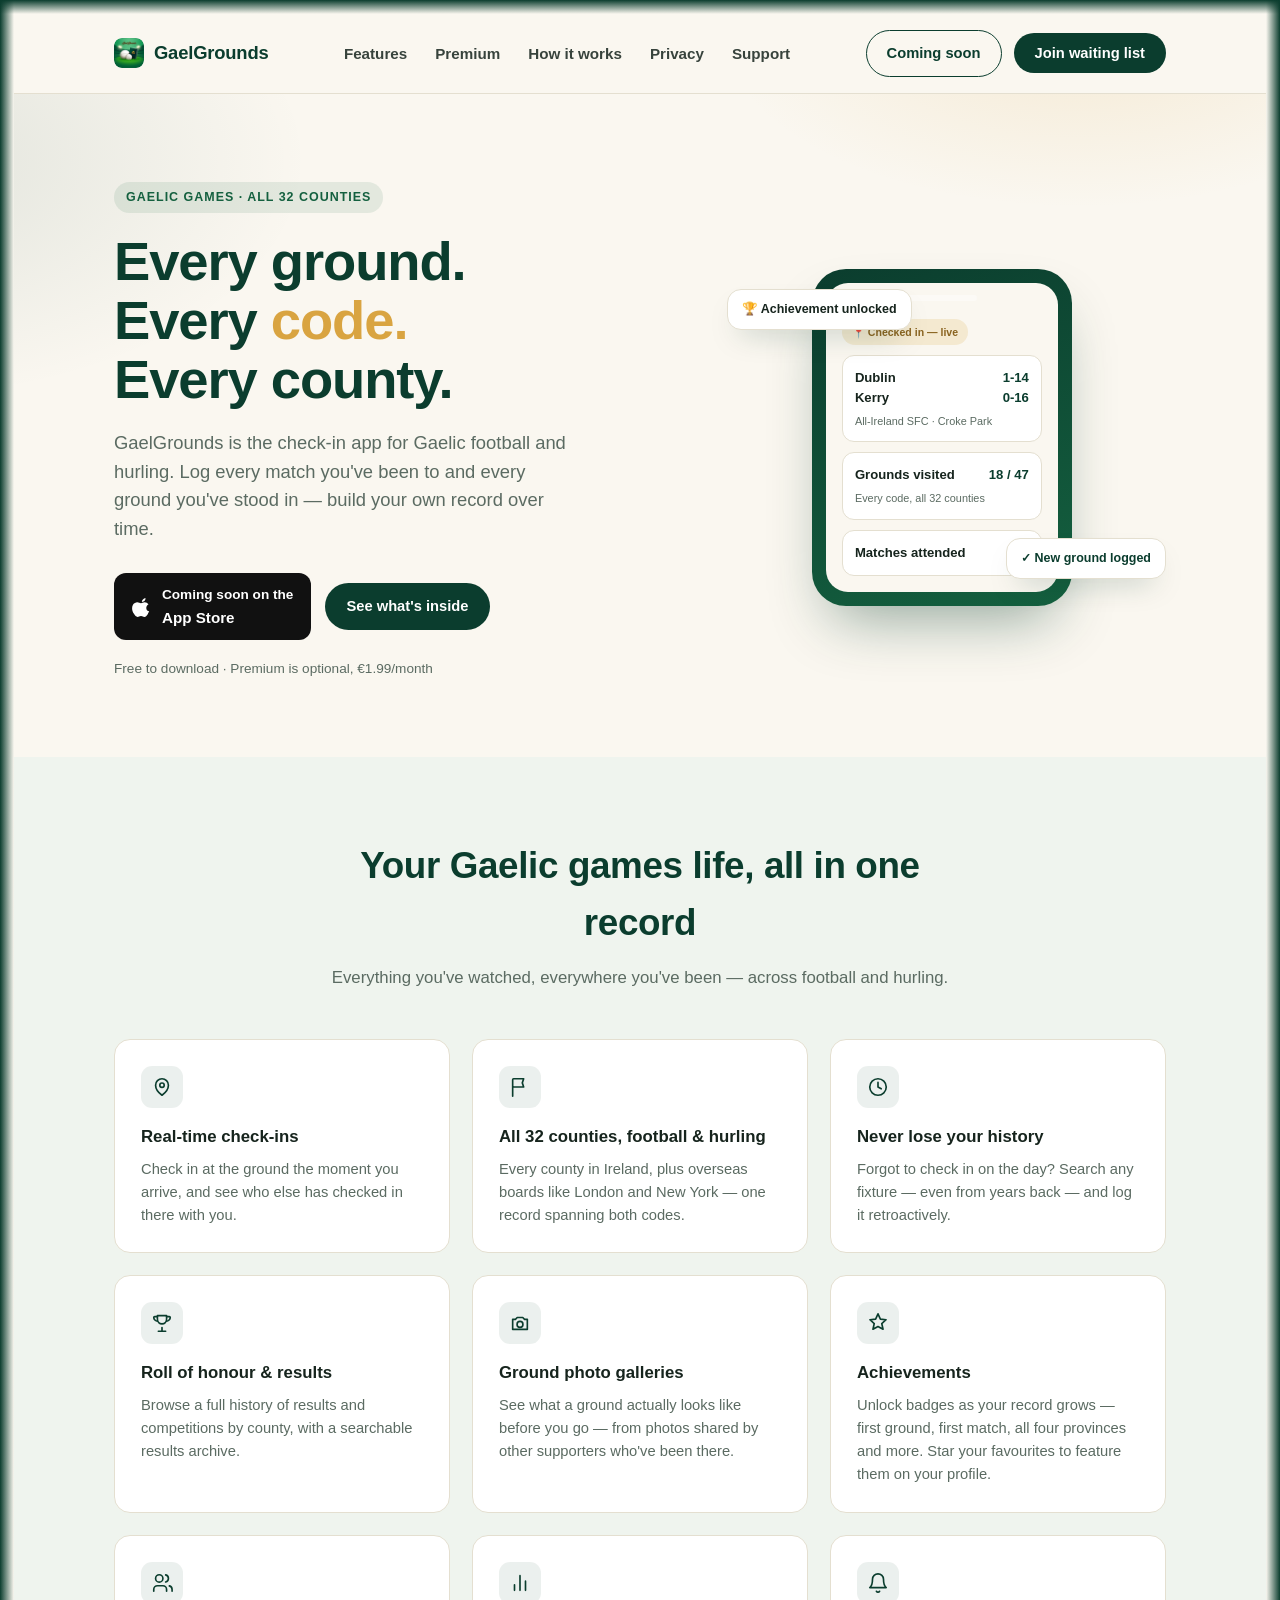
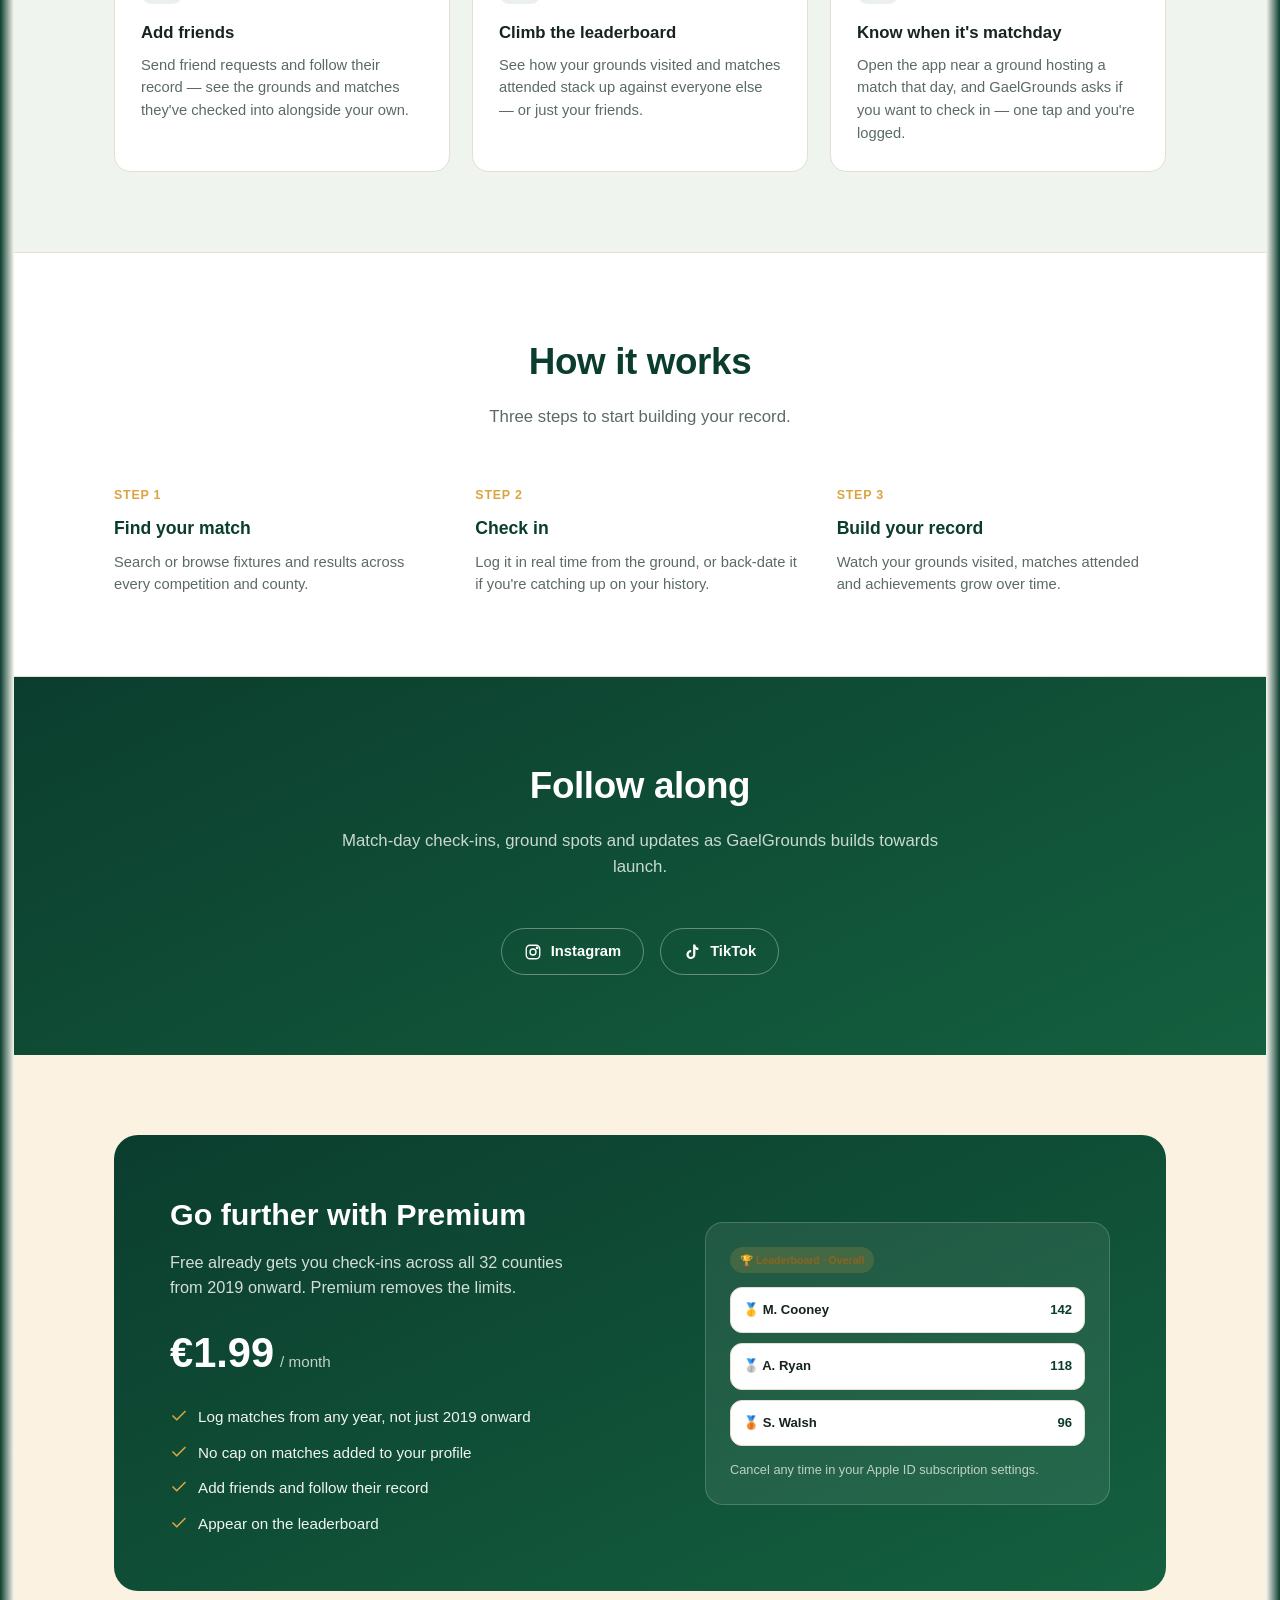
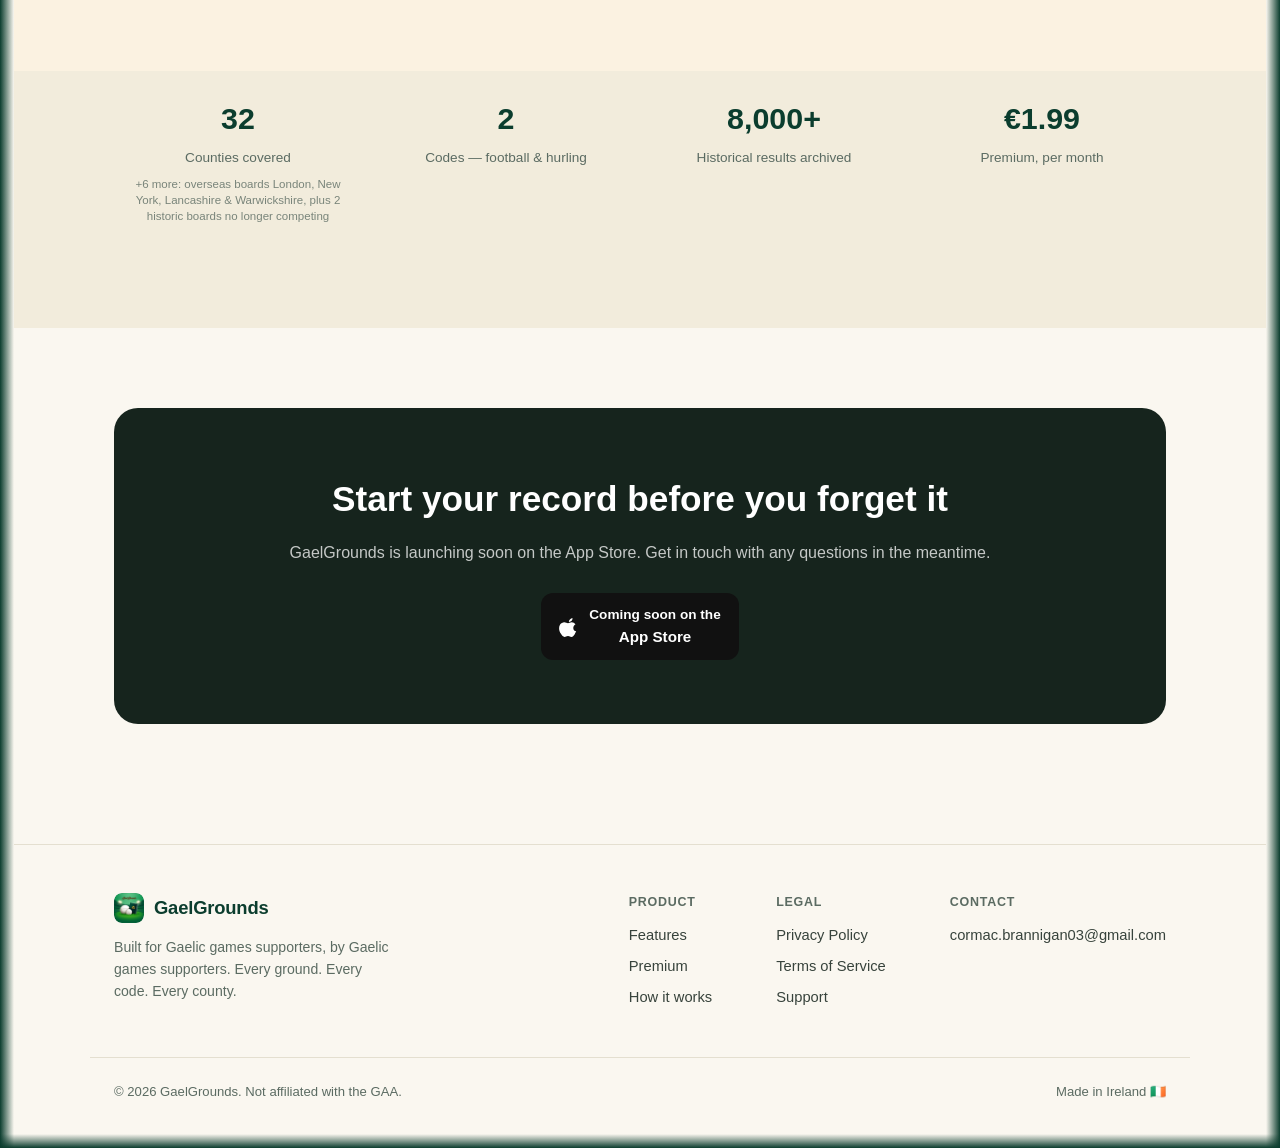
==== commit 74b7acd5: "Add Friends, Leaderboard, and matchday check-in feature cards Rounds the Features grid out from 6 to" ====
--- a/index.html
+++ b/index.html
@@ -5,7 +5,10 @@
 <meta name="viewport" content="width=device-width, initial-scale=1">
 <title>GaelGrounds — Every ground. Every code. Every county.</title>
 <meta name="description" content="GaelGrounds is the check-in app for Gaelic football and hurling. Track every match and every ground across all 32 counties.">
+<link rel="icon" href="favicon.ico" sizes="any">
 <link rel="icon" type="image/png" sizes="32x32" href="favicon-32.png">
+<link rel="icon" type="image/png" sizes="48x48" href="favicon-48.png">
+<link rel="icon" type="image/png" sizes="96x96" href="favicon-96.png">
 <link rel="apple-touch-icon" href="apple-touch-icon.png">
 <link rel="stylesheet" href="styles.css">
 </head>
@@ -46,6 +49,7 @@
           <label for="waitlist-website">Leave this field empty</label>
           <input type="text" id="waitlist-website" name="website" tabindex="-1" autocomplete="off">
         </div>
+        <p class="waitlist-privacy-note">We'll only use this to email you about the launch. See our <a href="privacy.html#waitlist" target="_blank" rel="noopener">Privacy Policy</a>.</p>
         <button type="submit" class="btn btn-primary" id="waitlist-submit">Join the list</button>
         <p class="waitlist-error" id="waitlist-error" hidden></p>
       </form>
@@ -148,7 +152,25 @@
       <div class="card">
         <div class="icon"><svg viewBox="0 0 24 24" fill="none" stroke="currentColor" stroke-width="1.8" stroke-linecap="round" stroke-linejoin="round"><path d="M12 2l2.6 5.8 6.2.6-4.7 4.2 1.4 6.2L12 15.8 6.5 18.8l1.4-6.2-4.7-4.2 6.2-.6z"/></svg></div>
         <h3>Achievements</h3>
-        <p>Unlock badges as your record grows — first ground, first match, all four provinces and more.</p>
+        <p>Unlock badges as your record grows — first ground, first match, all four provinces and more. Star your favourites to feature them on your profile.</p>
+      </div>
+
+      <div class="card">
+        <div class="icon"><svg viewBox="0 0 24 24" fill="none" stroke="currentColor" stroke-width="1.8" stroke-linecap="round" stroke-linejoin="round"><path d="M17 21v-2a4 4 0 0 0-4-4H7a4 4 0 0 0-4 4v2"/><circle cx="9" cy="7" r="4"/><path d="M23 21v-2a4 4 0 0 0-3-3.87"/><path d="M16 3.13a4 4 0 0 1 0 7.75"/></svg></div>
+        <h3>Add friends</h3>
+        <p>Send friend requests and follow their record — see the grounds and matches they've checked into alongside your own.</p>
+      </div>
+
+      <div class="card">
+        <div class="icon"><svg viewBox="0 0 24 24" fill="none" stroke="currentColor" stroke-width="1.8" stroke-linecap="round" stroke-linejoin="round"><path d="M18 20V10M12 20V4M6 20v-6"/></svg></div>
+        <h3>Climb the leaderboard</h3>
+        <p>See how your grounds visited and matches attended stack up against everyone else — or just your friends.</p>
+      </div>
+
+      <div class="card">
+        <div class="icon"><svg viewBox="0 0 24 24" fill="none" stroke="currentColor" stroke-width="1.8" stroke-linecap="round" stroke-linejoin="round"><path d="M18 8a6 6 0 0 0-12 0c0 7-3 9-3 9h18s-3-2-3-9"/><path d="M13.73 21a2 2 0 0 1-3.46 0"/></svg></div>
+        <h3>Know when it's matchday</h3>
+        <p>Open the app near a ground hosting a match that day, and GaelGrounds asks if you want to check in — one tap and you're logged.</p>
       </div>
 
     </div>
--- a/styles.css
+++ b/styles.css
@@ -436,6 +436,9 @@
 
 .waitlist-error { color: #b3261e; font-size: 0.85rem; margin: 0; }
 
+.waitlist-privacy-note { color: var(--muted); font-size: 0.8rem; margin: -2px 0 2px; }
+.waitlist-privacy-note a { color: var(--green-light); font-weight: 600; }
+
 .waitlist-modal .social-links { justify-content: flex-start; gap: 12px; margin-top: 4px; }
 .waitlist-modal .social-link {
   color: var(--green);
@@ -592,6 +595,7 @@
 .policy h1 { margin-bottom: 6px; }
 .policy .updated { color: var(--muted); font-size: 0.88rem; margin-bottom: 40px; }
 .policy h2 { color: var(--green); font-size: 1.25rem; margin: 36px 0 12px; }
+.policy h3 { color: var(--green); font-size: 1.05rem; margin: 24px 0 8px; }
 .policy p, .policy li { color: var(--ink); font-size: 0.97rem; }
 .policy ul { padding-left: 20px; }
 .policy a.back { display: inline-block; margin-bottom: 24px; font-weight: 700; color: var(--green-light); text-decoration: none; font-size: 0.9rem; }
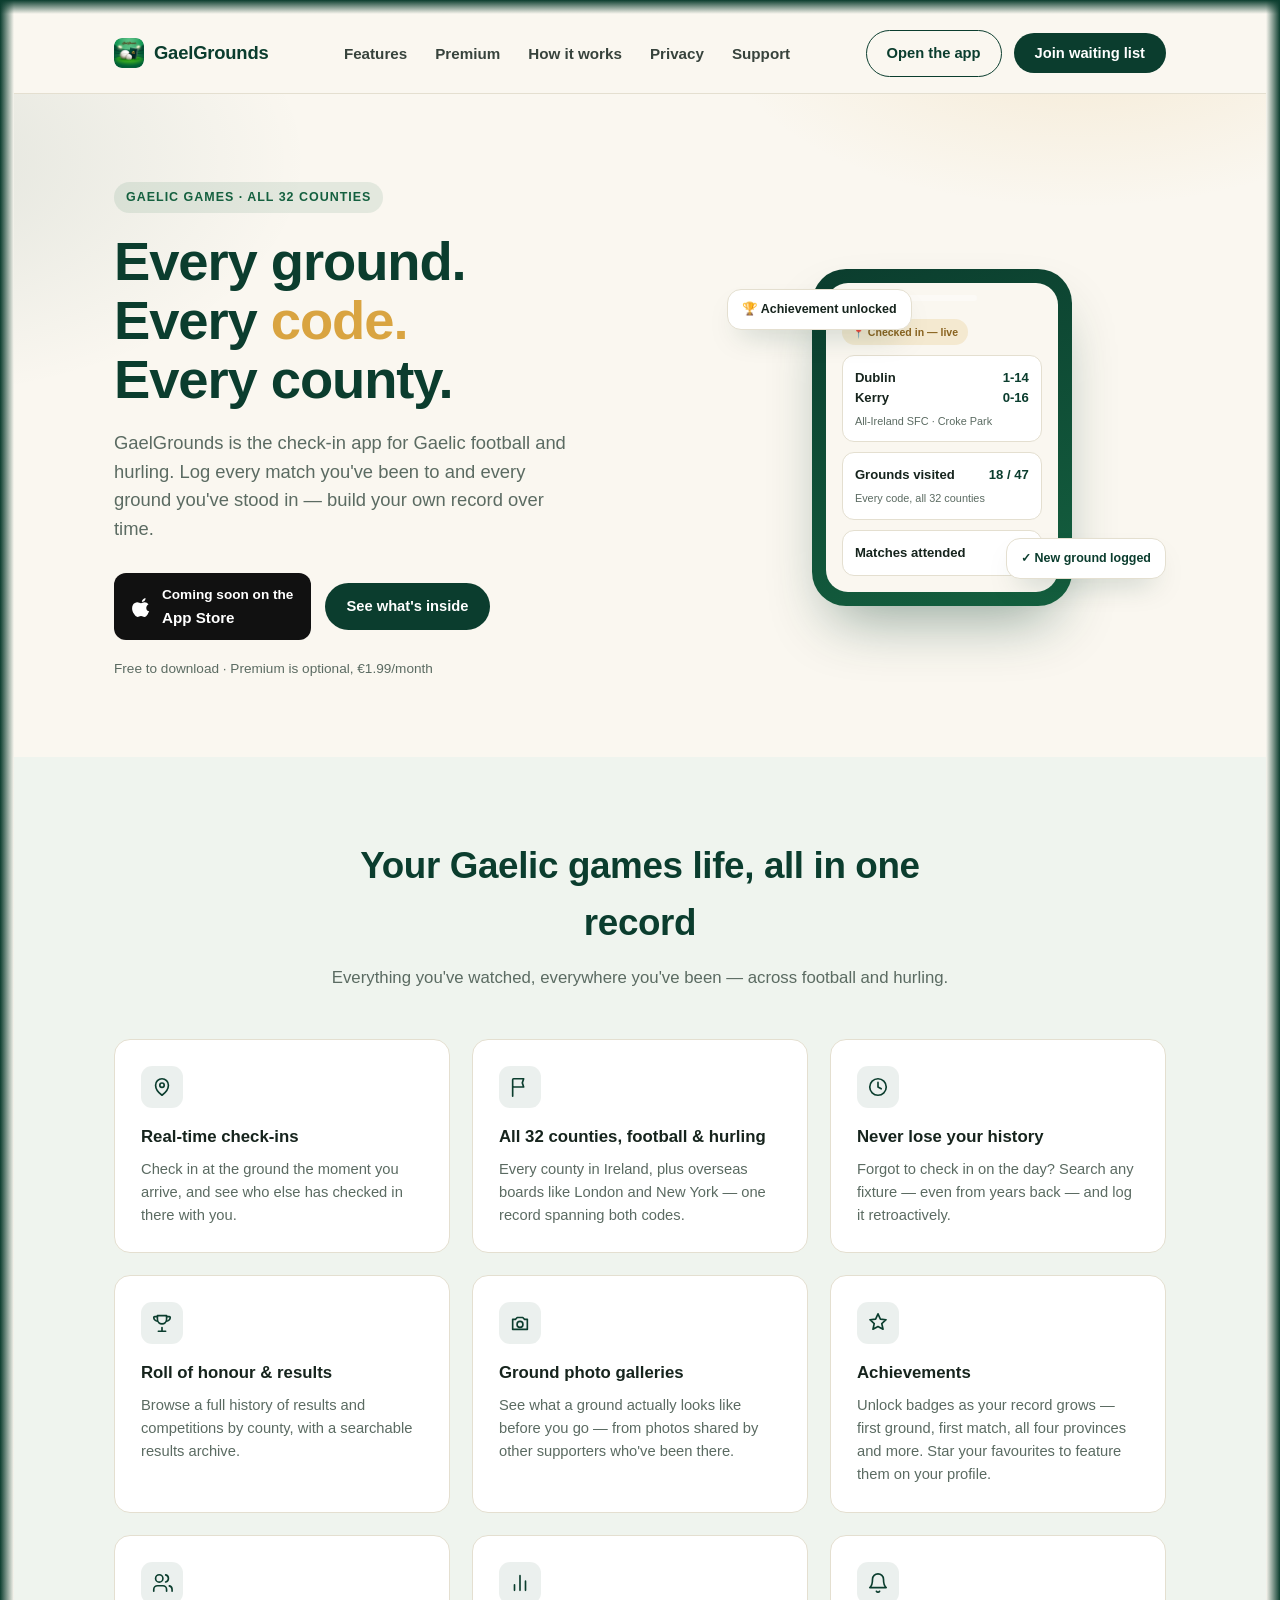
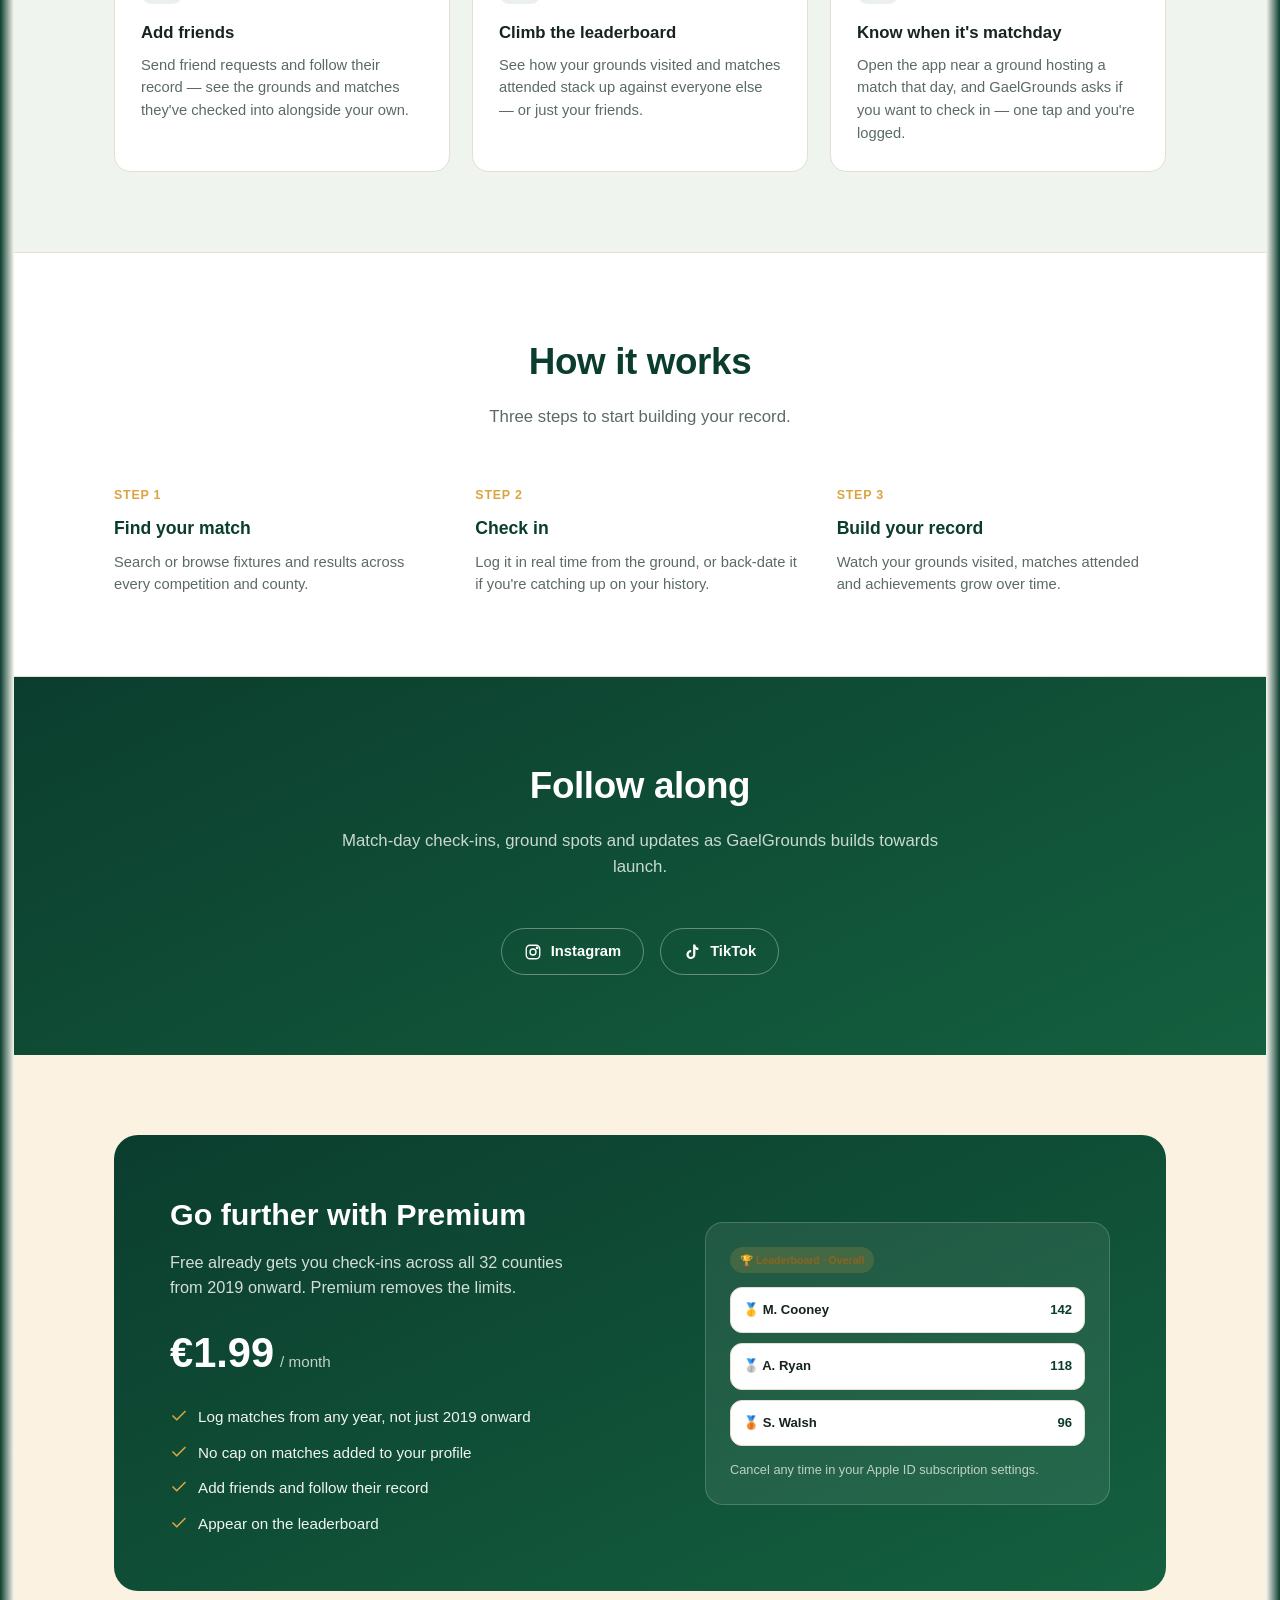
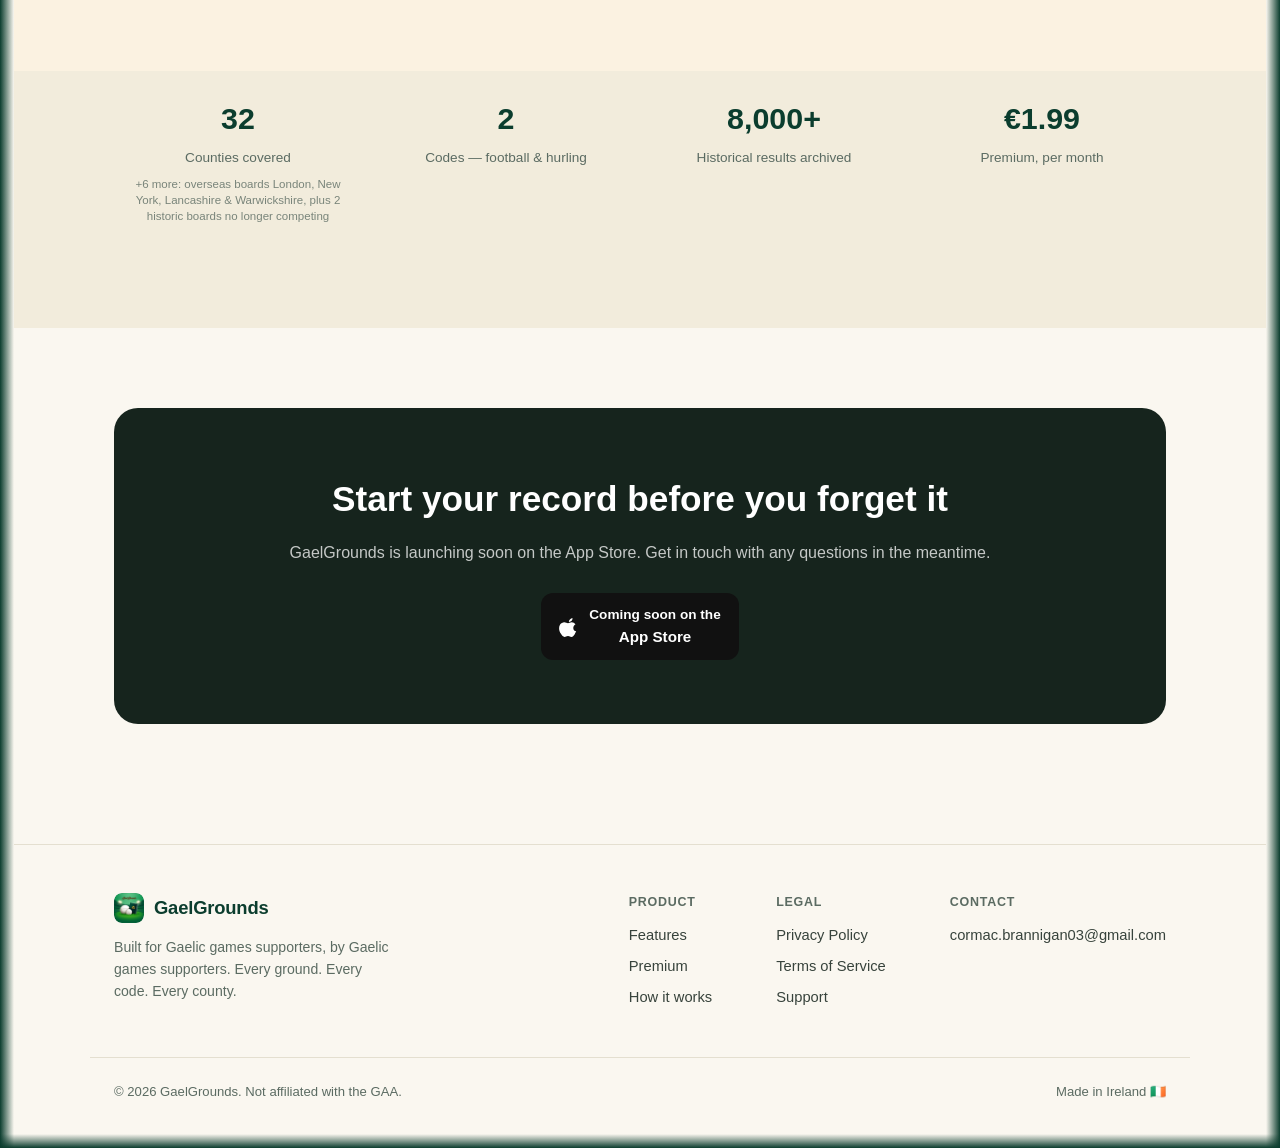
==== commit 893d6a56: "Link to the live web app instead of a "Coming soon" placeholder The React web app now deploys to app" ====
--- a/index.html
+++ b/index.html
@@ -30,7 +30,7 @@
       <a href="support.html">Support</a>
     </div>
     <div class="nav-actions">
-      <span class="btn btn-ghost">Coming soon</span>
+      <a href="https://app.gaelgrounds.ie" class="btn btn-ghost">Open the app</a>
       <button type="button" class="btn btn-primary" id="waitlist-open">Join waiting list</button>
     </div>
   </nav>
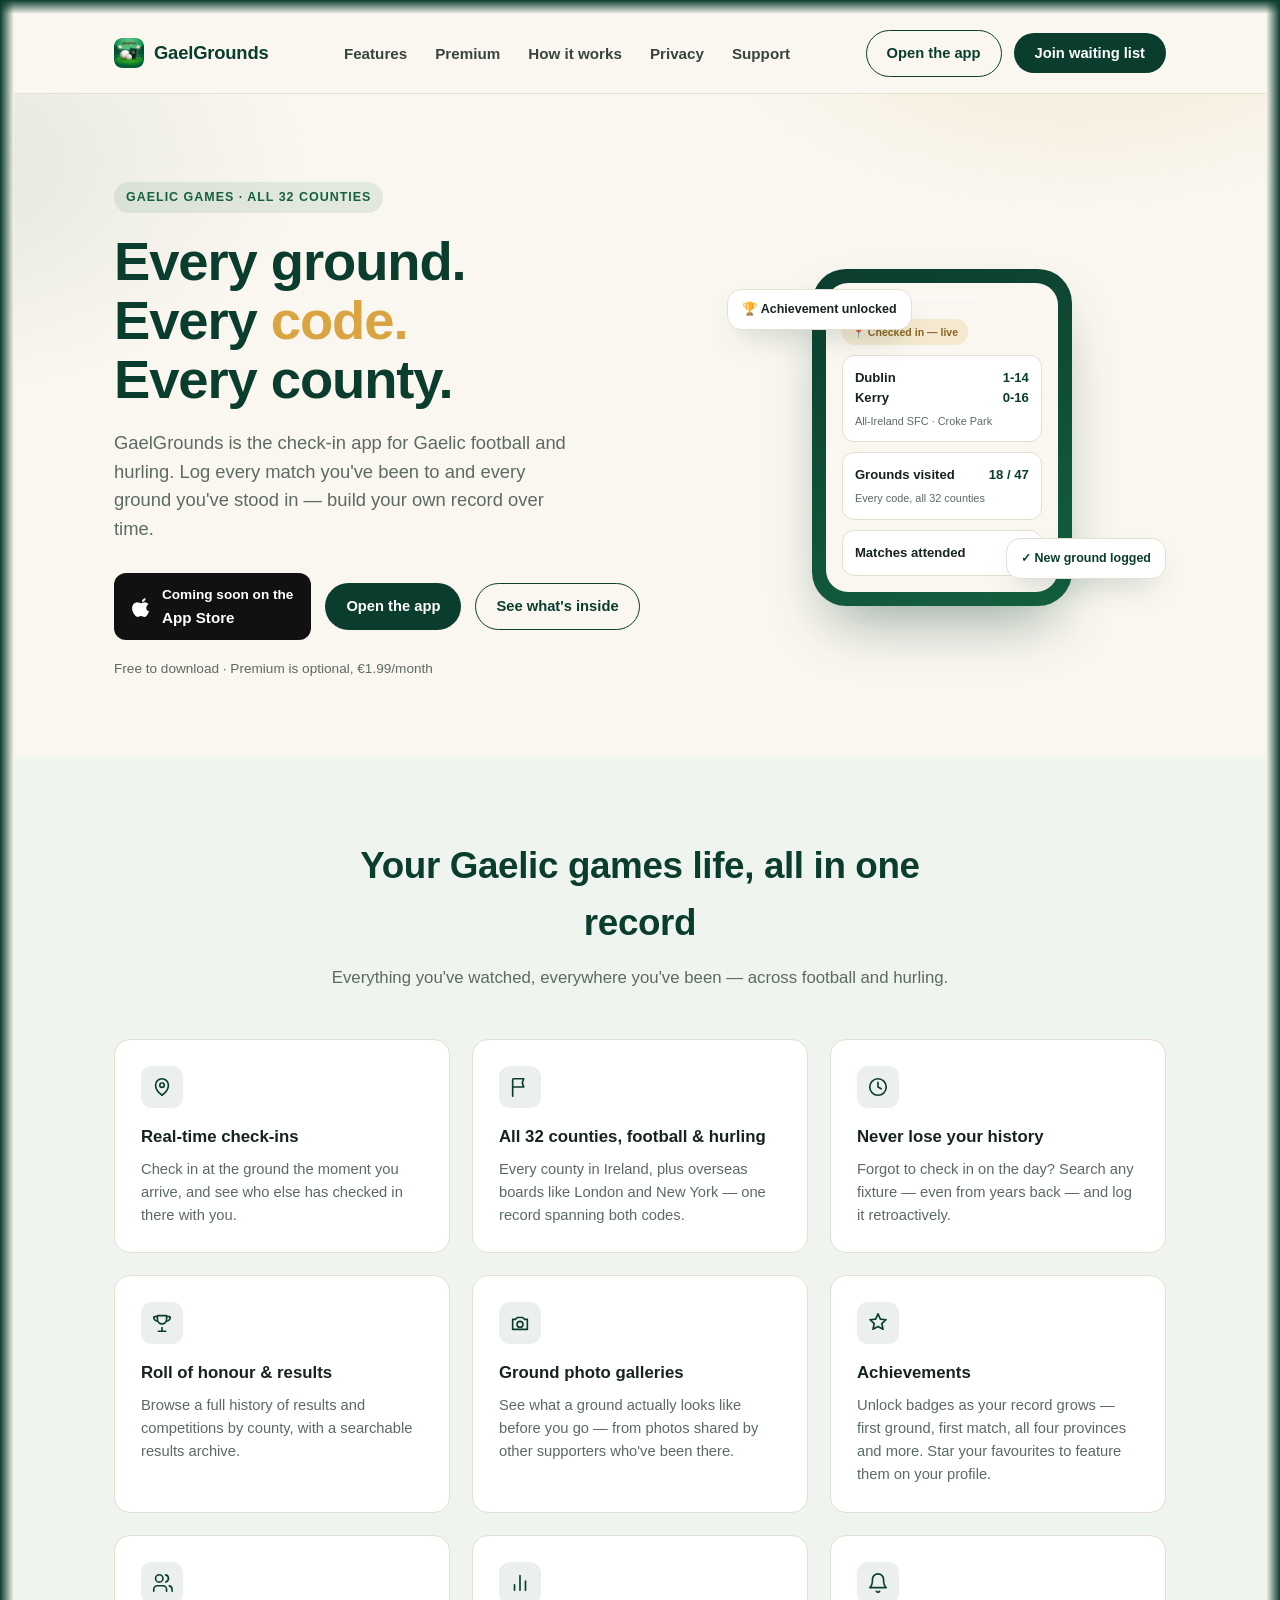
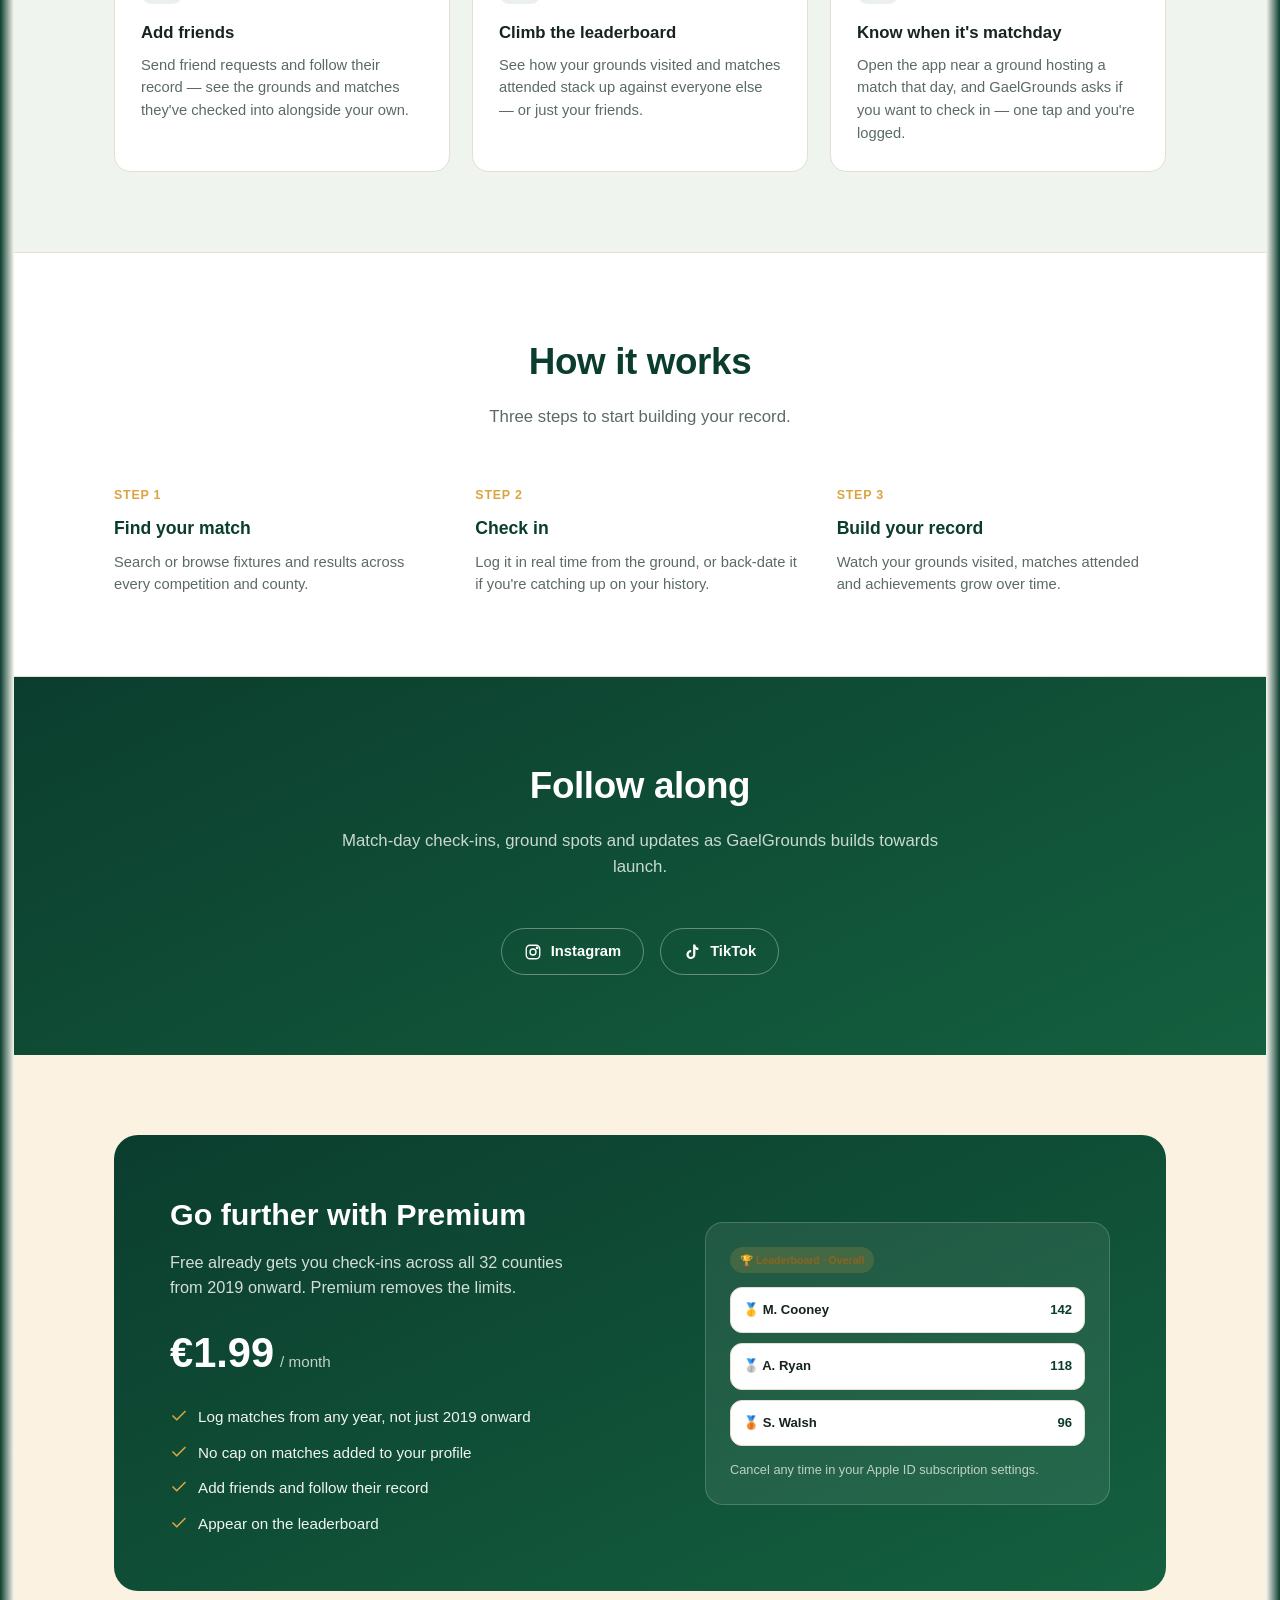
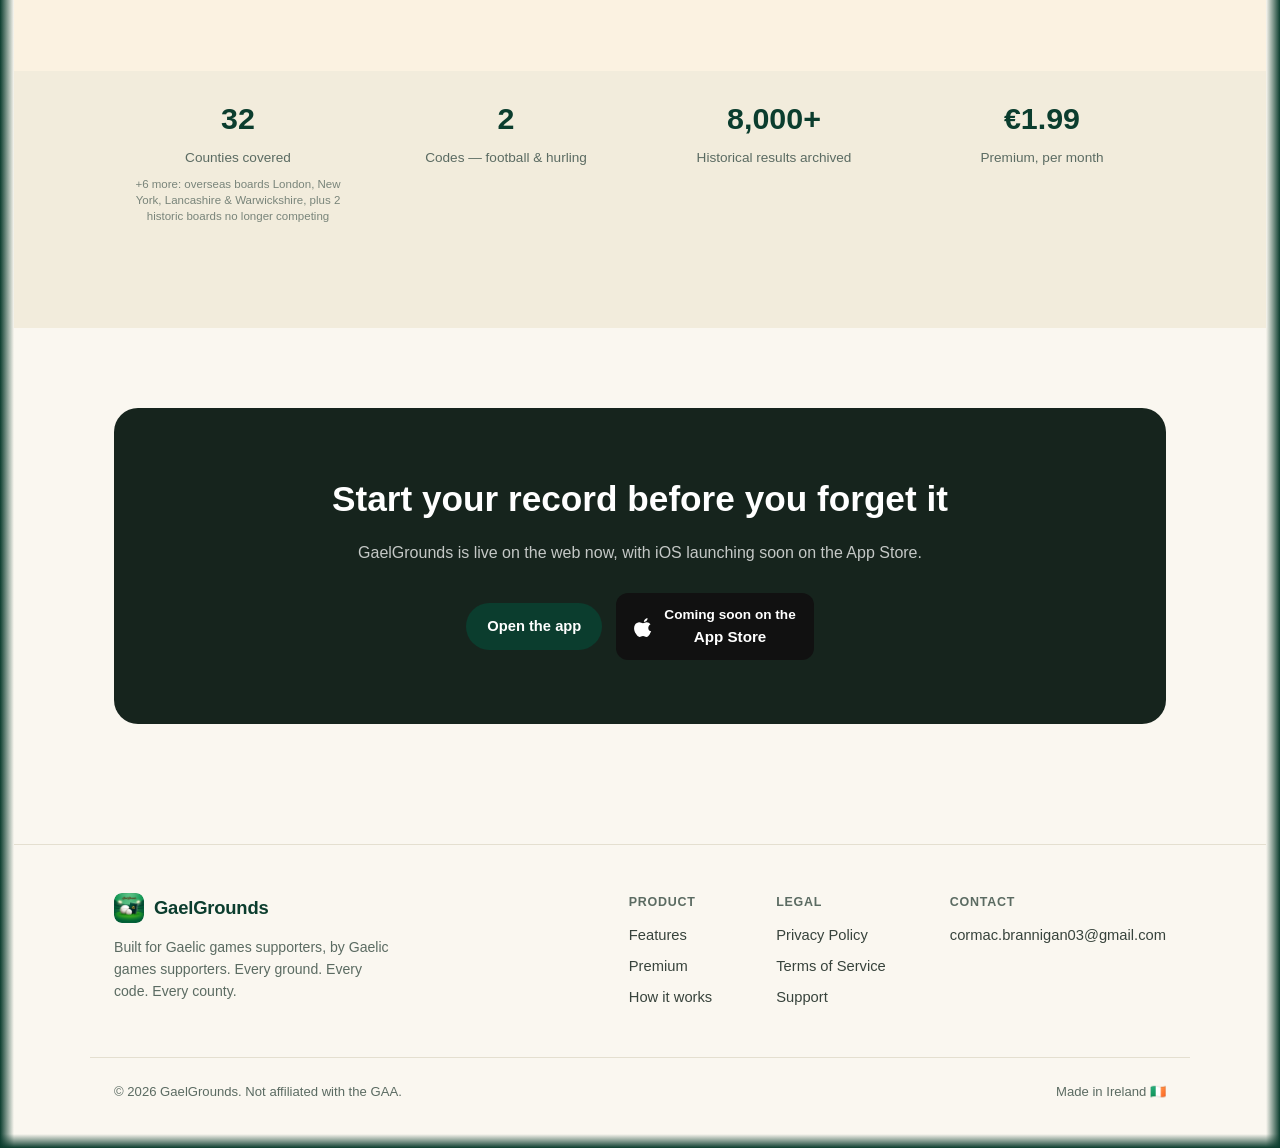
==== commit 6d8df699: "Make the app link prominent, not just in the nav The nav link alone was too easy to miss. Adds a pri" ====
--- a/index.html
+++ b/index.html
@@ -82,7 +82,8 @@
           <svg width="20" height="20" viewBox="0 0 24 24" fill="#fff"><path d="M16.365 1.43c0 1.14-.462 2.24-1.212 3.03-.83.87-2.18 1.53-3.28 1.44-.14-1.1.42-2.26 1.19-3.03.85-.87 2.28-1.5 3.3-1.44zM20.6 17.24c-.56 1.29-.83 1.87-1.55 3.02-1.01 1.6-2.44 3.6-4.2 3.62-1.56.02-1.96-1.02-4.08-1-2.11.01-2.55 1.03-4.12 1.01-1.76-.02-3.11-1.83-4.12-3.42C-.28 16.7-.6 11.87 1.35 9.13c1.21-1.72 3.13-2.8 4.94-2.8 1.83 0 2.98 1.05 4.5 1.05 1.47 0 2.36-1.05 4.5-1.05 1.61 0 3.31.9 4.53 2.44-3.98 2.24-3.33 8.02.78 8.47z"/></svg>
           <span>Coming soon on the<br><strong style="font-size:0.95rem">App Store</strong></span>
         </span>
-        <a class="btn btn-primary" href="#features">See what's inside</a>
+        <a class="btn btn-primary" href="https://app.gaelgrounds.ie">Open the app</a>
+        <a class="btn btn-ghost" href="#features">See what's inside</a>
       </div>
       <p class="trust-line">Free to download · Premium is optional, €1.99/month</p>
     </div>
@@ -268,11 +269,14 @@
   <div class="wrap">
     <div class="final-cta">
       <h2>Start your record before you forget it</h2>
-      <p>GaelGrounds is launching soon on the App Store. Get in touch with any questions in the meantime.</p>
-      <span class="store-badge" style="margin: 0 auto;">
-        <svg width="20" height="20" viewBox="0 0 24 24" fill="#fff"><path d="M16.365 1.43c0 1.14-.462 2.24-1.212 3.03-.83.87-2.18 1.53-3.28 1.44-.14-1.1.42-2.26 1.19-3.03.85-.87 2.28-1.5 3.3-1.44zM20.6 17.24c-.56 1.29-.83 1.87-1.55 3.02-1.01 1.6-2.44 3.6-4.2 3.62-1.56.02-1.96-1.02-4.08-1-2.11.01-2.55 1.03-4.12 1.01-1.76-.02-3.11-1.83-4.12-3.42C-.28 16.7-.6 11.87 1.35 9.13c1.21-1.72 3.13-2.8 4.94-2.8 1.83 0 2.98 1.05 4.5 1.05 1.47 0 2.36-1.05 4.5-1.05 1.61 0 3.31.9 4.53 2.44-3.98 2.24-3.33 8.02.78 8.47z"/></svg>
-        <span>Coming soon on the<br><strong style="font-size:0.95rem">App Store</strong></span>
-      </span>
+      <p>GaelGrounds is live on the web now, with iOS launching soon on the App Store.</p>
+      <div class="hero-ctas" style="justify-content: center;">
+        <a class="btn btn-primary" href="https://app.gaelgrounds.ie">Open the app</a>
+        <span class="store-badge">
+          <svg width="20" height="20" viewBox="0 0 24 24" fill="#fff"><path d="M16.365 1.43c0 1.14-.462 2.24-1.212 3.03-.83.87-2.18 1.53-3.28 1.44-.14-1.1.42-2.26 1.19-3.03.85-.87 2.28-1.5 3.3-1.44zM20.6 17.24c-.56 1.29-.83 1.87-1.55 3.02-1.01 1.6-2.44 3.6-4.2 3.62-1.56.02-1.96-1.02-4.08-1-2.11.01-2.55 1.03-4.12 1.01-1.76-.02-3.11-1.83-4.12-3.42C-.28 16.7-.6 11.87 1.35 9.13c1.21-1.72 3.13-2.8 4.94-2.8 1.83 0 2.98 1.05 4.5 1.05 1.47 0 2.36-1.05 4.5-1.05 1.61 0 3.31.9 4.53 2.44-3.98 2.24-3.33 8.02.78 8.47z"/></svg>
+          <span>Coming soon on the<br><strong style="font-size:0.95rem">App Store</strong></span>
+        </span>
+      </div>
     </div>
   </div>
 </section>
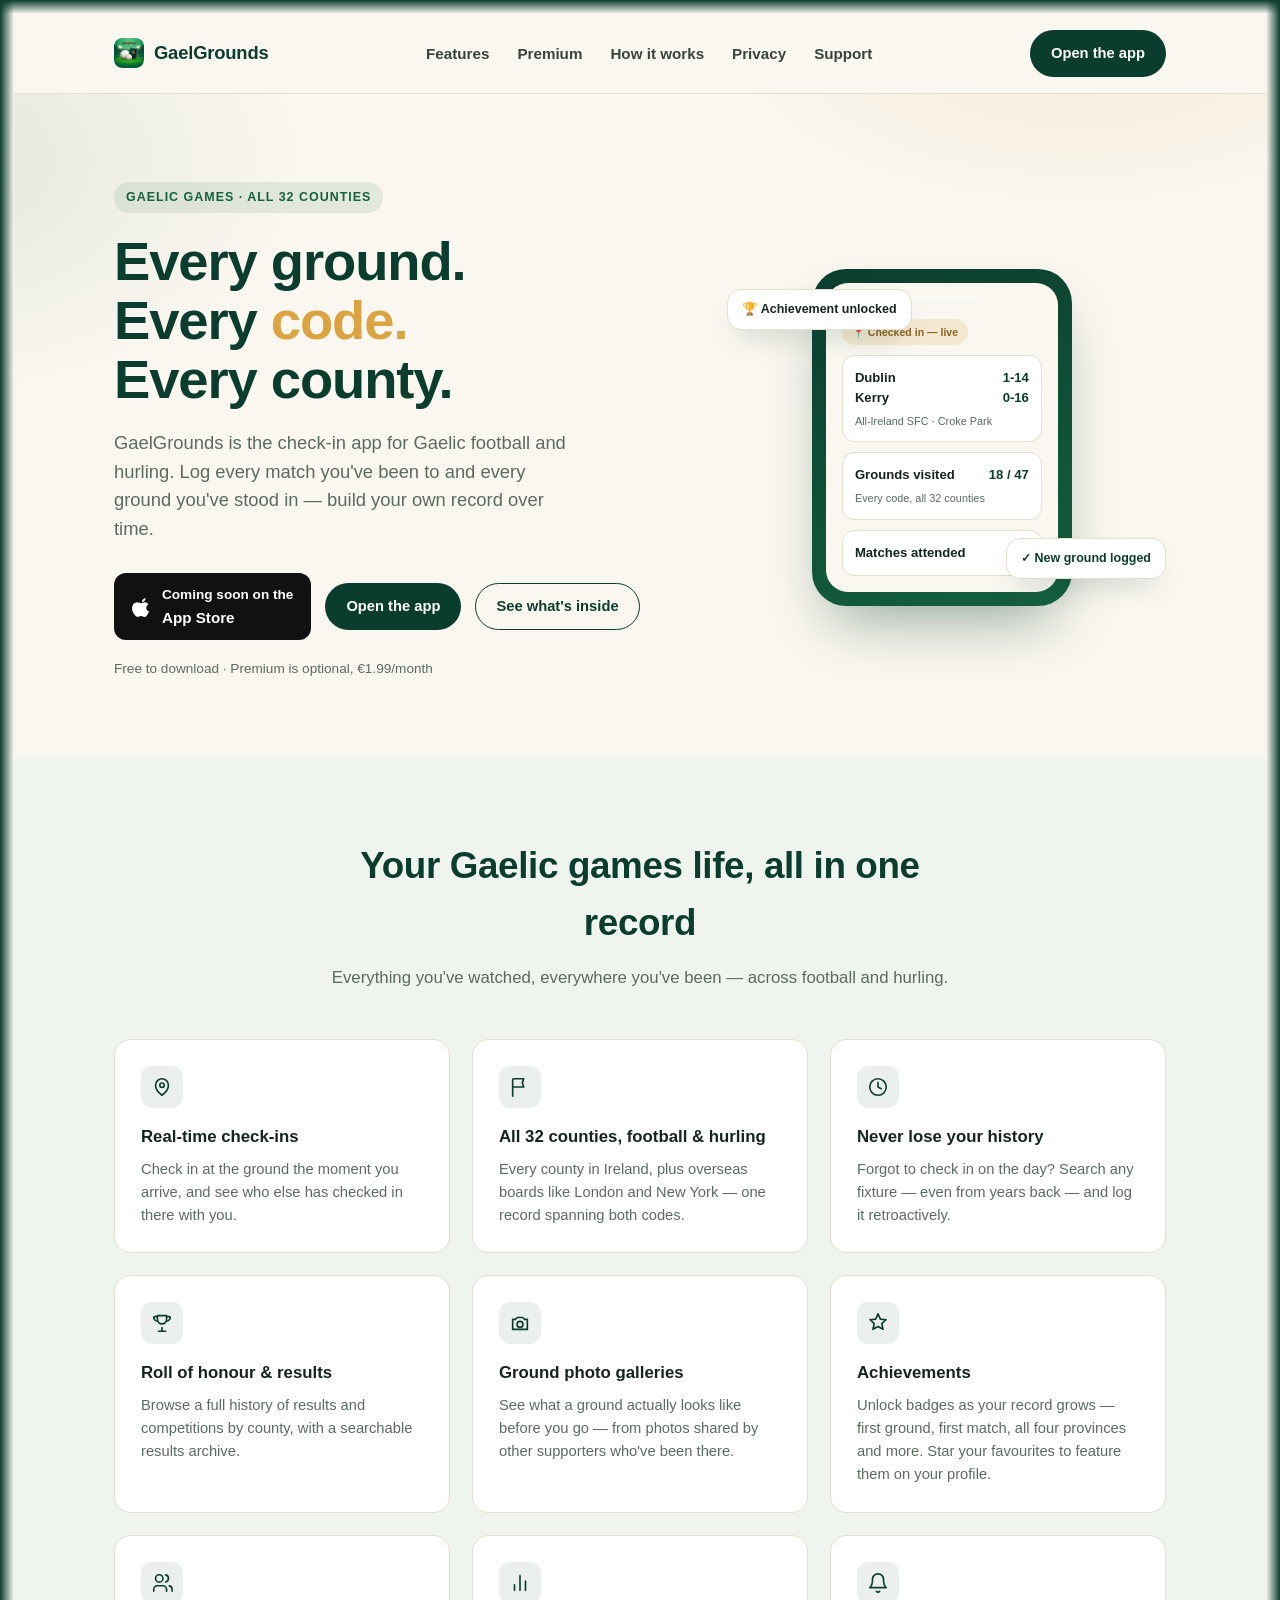
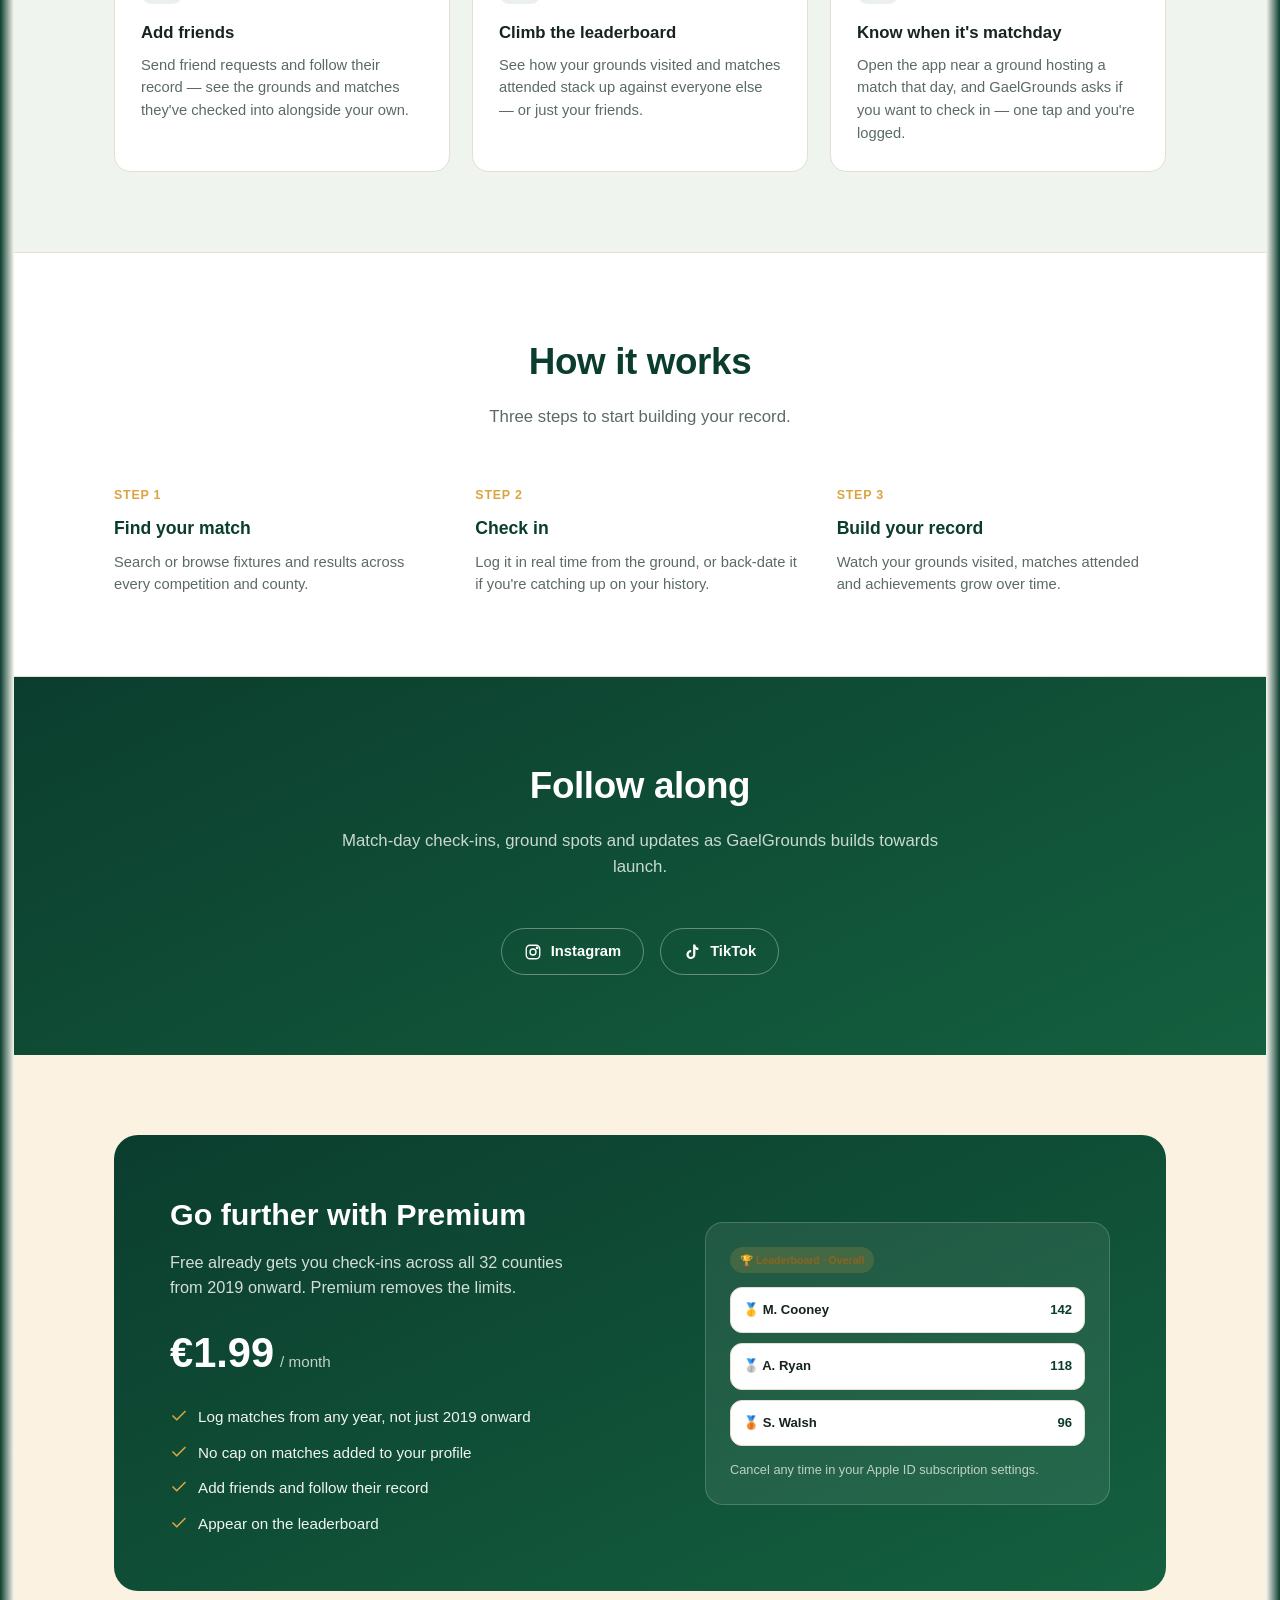
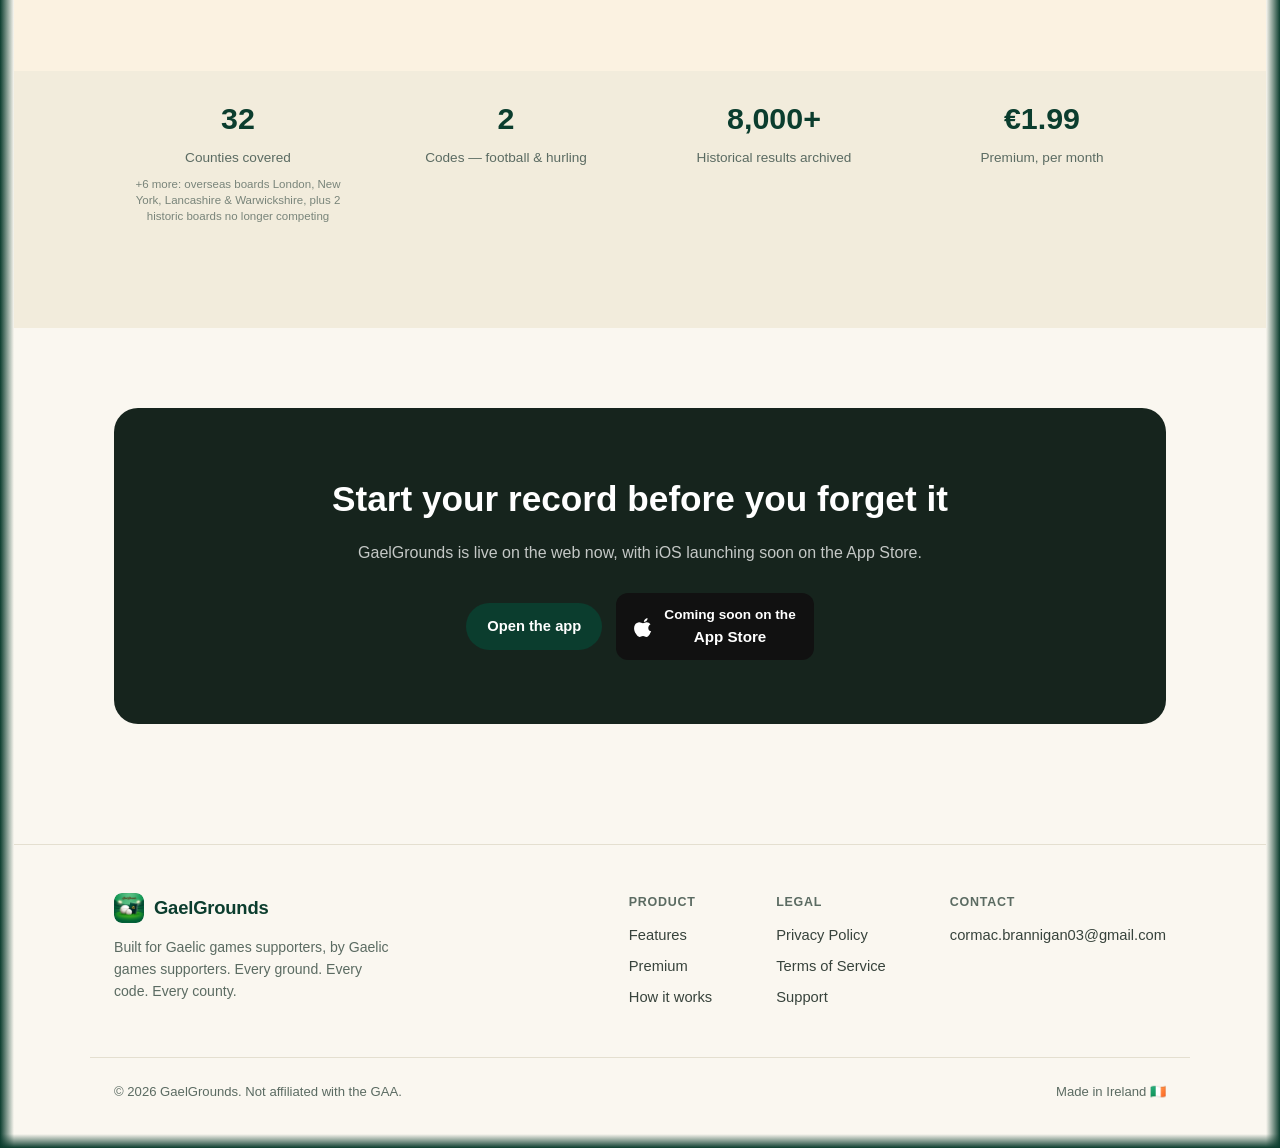
==== commit 5caec005: "Replace the waiting-list signup with the app link directly The nav still had a "Join waiting list" b" ====
--- a/index.html
+++ b/index.html
@@ -30,46 +30,10 @@
       <a href="support.html">Support</a>
     </div>
     <div class="nav-actions">
-      <a href="https://app.gaelgrounds.ie" class="btn btn-ghost">Open the app</a>
-      <button type="button" class="btn btn-primary" id="waitlist-open">Join waiting list</button>
+      <a href="https://app.gaelgrounds.ie" class="btn btn-primary">Open the app</a>
     </div>
   </nav>
 </header>
-
-<div class="waitlist-overlay" id="waitlist-overlay" hidden>
-  <div class="waitlist-modal" role="dialog" aria-modal="true" aria-labelledby="waitlist-title">
-    <button type="button" class="waitlist-close" id="waitlist-close" aria-label="Close">&times;</button>
-    <div id="waitlist-form-state">
-      <h2 id="waitlist-title">Join the waiting list</h2>
-      <p>Be first to know when GaelGrounds launches on the App Store.</p>
-      <form id="waitlist-form" novalidate>
-        <label class="visually-hidden" for="waitlist-email">Email address</label>
-        <input type="email" id="waitlist-email" name="email" placeholder="you@example.com" autocomplete="email" required>
-        <div class="waitlist-hp" aria-hidden="true">
-          <label for="waitlist-website">Leave this field empty</label>
-          <input type="text" id="waitlist-website" name="website" tabindex="-1" autocomplete="off">
-        </div>
-        <p class="waitlist-privacy-note">We'll only use this to email you about the launch. See our <a href="privacy.html#waitlist" target="_blank" rel="noopener">Privacy Policy</a>.</p>
-        <button type="submit" class="btn btn-primary" id="waitlist-submit">Join the list</button>
-        <p class="waitlist-error" id="waitlist-error" hidden></p>
-      </form>
-    </div>
-    <div id="waitlist-success" hidden>
-      <h2>You're on the list</h2>
-      <p>Thanks for joining — we'll email you the moment GaelGrounds is live. In the meantime, follow along:</p>
-      <div class="social-links">
-        <a class="social-link" href="https://www.instagram.com/gaelgrounds/" target="_blank" rel="noopener" aria-label="GaelGrounds on Instagram">
-          <svg viewBox="0 0 24 24" fill="none" stroke="currentColor" stroke-width="1.8" stroke-linecap="round" stroke-linejoin="round"><rect x="3" y="3" width="18" height="18" rx="5"/><circle cx="12" cy="12" r="4"/><circle cx="17.5" cy="6.5" r="1"/></svg>
-          Instagram
-        </a>
-        <a class="social-link" href="https://www.tiktok.com/@gaelgrounds" target="_blank" rel="noopener" aria-label="GaelGrounds on TikTok">
-          <svg viewBox="0 0 24 24" fill="currentColor"><path d="M16.5 2h-3v13.5a3 3 0 1 1-2.6-2.97v-3.05A6 6 0 1 0 16.5 15V8.2a7.3 7.3 0 0 0 4 1.2V6.4a4.3 4.3 0 0 1-4-4.4z"/></svg>
-          TikTok
-        </a>
-      </div>
-    </div>
-  </div>
-</div>
 
 <section class="hero">
   <div class="wrap">
@@ -317,103 +281,5 @@
   </div>
 </footer>
 
-<script>
-(function () {
-  var SUPABASE_URL = "https://wksahsfkldxhusiftosj.supabase.co";
-  var SUPABASE_ANON_KEY = "sb_publishable_sY_DVYO94DCsJDgR5RLirQ_8XbhWY5e";
-
-  var openBtn = document.getElementById("waitlist-open");
-  var closeBtn = document.getElementById("waitlist-close");
-  var overlay = document.getElementById("waitlist-overlay");
-  var form = document.getElementById("waitlist-form");
-  var emailInput = document.getElementById("waitlist-email");
-  var websiteInput = document.getElementById("waitlist-website");
-  var submitBtn = document.getElementById("waitlist-submit");
-  var errorEl = document.getElementById("waitlist-error");
-  var formState = document.getElementById("waitlist-form-state");
-  var successState = document.getElementById("waitlist-success");
-
-  function openModal() {
-    overlay.hidden = false;
-    document.body.style.overflow = "hidden";
-    emailInput.focus();
-  }
-
-  function closeModal() {
-    overlay.hidden = true;
-    document.body.style.overflow = "";
-  }
-
-  openBtn.addEventListener("click", openModal);
-  closeBtn.addEventListener("click", closeModal);
-  overlay.addEventListener("click", function (e) {
-    if (e.target === overlay) closeModal();
-  });
-  document.addEventListener("keydown", function (e) {
-    if (e.key === "Escape" && !overlay.hidden) closeModal();
-  });
-
-  function showError(message) {
-    errorEl.textContent = message;
-    errorEl.hidden = false;
-  }
-
-  function showSuccess() {
-    formState.hidden = true;
-    successState.hidden = false;
-  }
-
-  form.addEventListener("submit", function (e) {
-    e.preventDefault();
-    errorEl.hidden = true;
-
-    // Honeypot: a real visitor never fills this hidden field. If it's
-    // filled, quietly pretend it worked rather than tipping off a bot
-    // that it was caught.
-    if (websiteInput.value.trim() !== "") {
-      showSuccess();
-      return;
-    }
-
-    var email = emailInput.value.trim();
-    if (!/^[^@\s]+@[^@\s]+\.[^@\s]+$/.test(email)) {
-      showError("Enter a valid email address.");
-      return;
-    }
-
-    submitBtn.disabled = true;
-    submitBtn.textContent = "Joining…";
-
-    fetch(SUPABASE_URL + "/rest/v1/waitlist_signups", {
-      method: "POST",
-      headers: {
-        "Content-Type": "application/json",
-        "apikey": SUPABASE_ANON_KEY,
-        "Authorization": "Bearer " + SUPABASE_ANON_KEY,
-        "Prefer": "return=minimal"
-      },
-      body: JSON.stringify({ email: email })
-    })
-      .then(function (res) {
-        // A 409 means this email is already on the list -- shown as the
-        // same success state as a fresh signup, deliberately, so the
-        // response never reveals whether an email was already present.
-        if (res.ok || res.status === 409) {
-          showSuccess();
-        } else {
-          showError("Something went wrong — please try again.");
-        }
-      })
-      .catch(function () {
-        showError("Something went wrong — check your connection and try again.");
-      })
-      .finally(function () {
-        submitBtn.disabled = false;
-        submitBtn.textContent = "Join the list";
-      });
-  });
-})();
-</script>
-
 </body>
 </html>
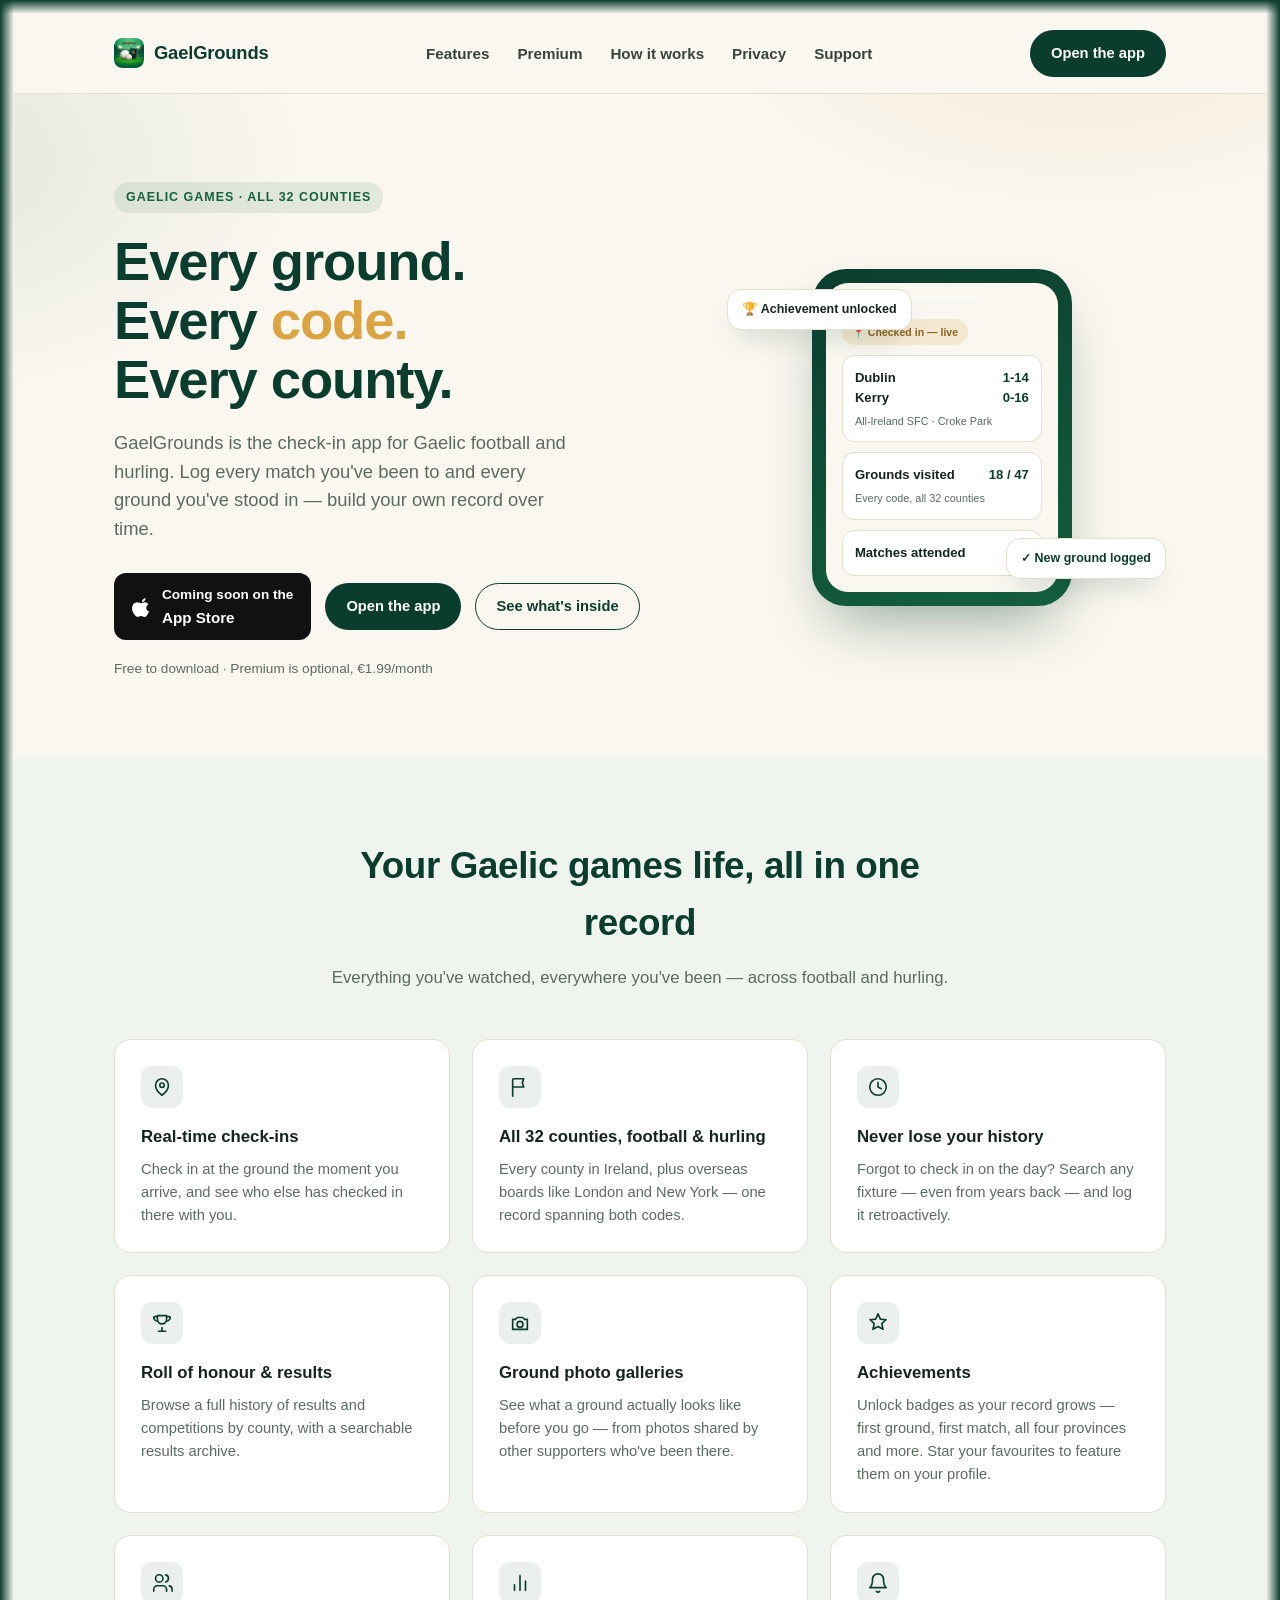
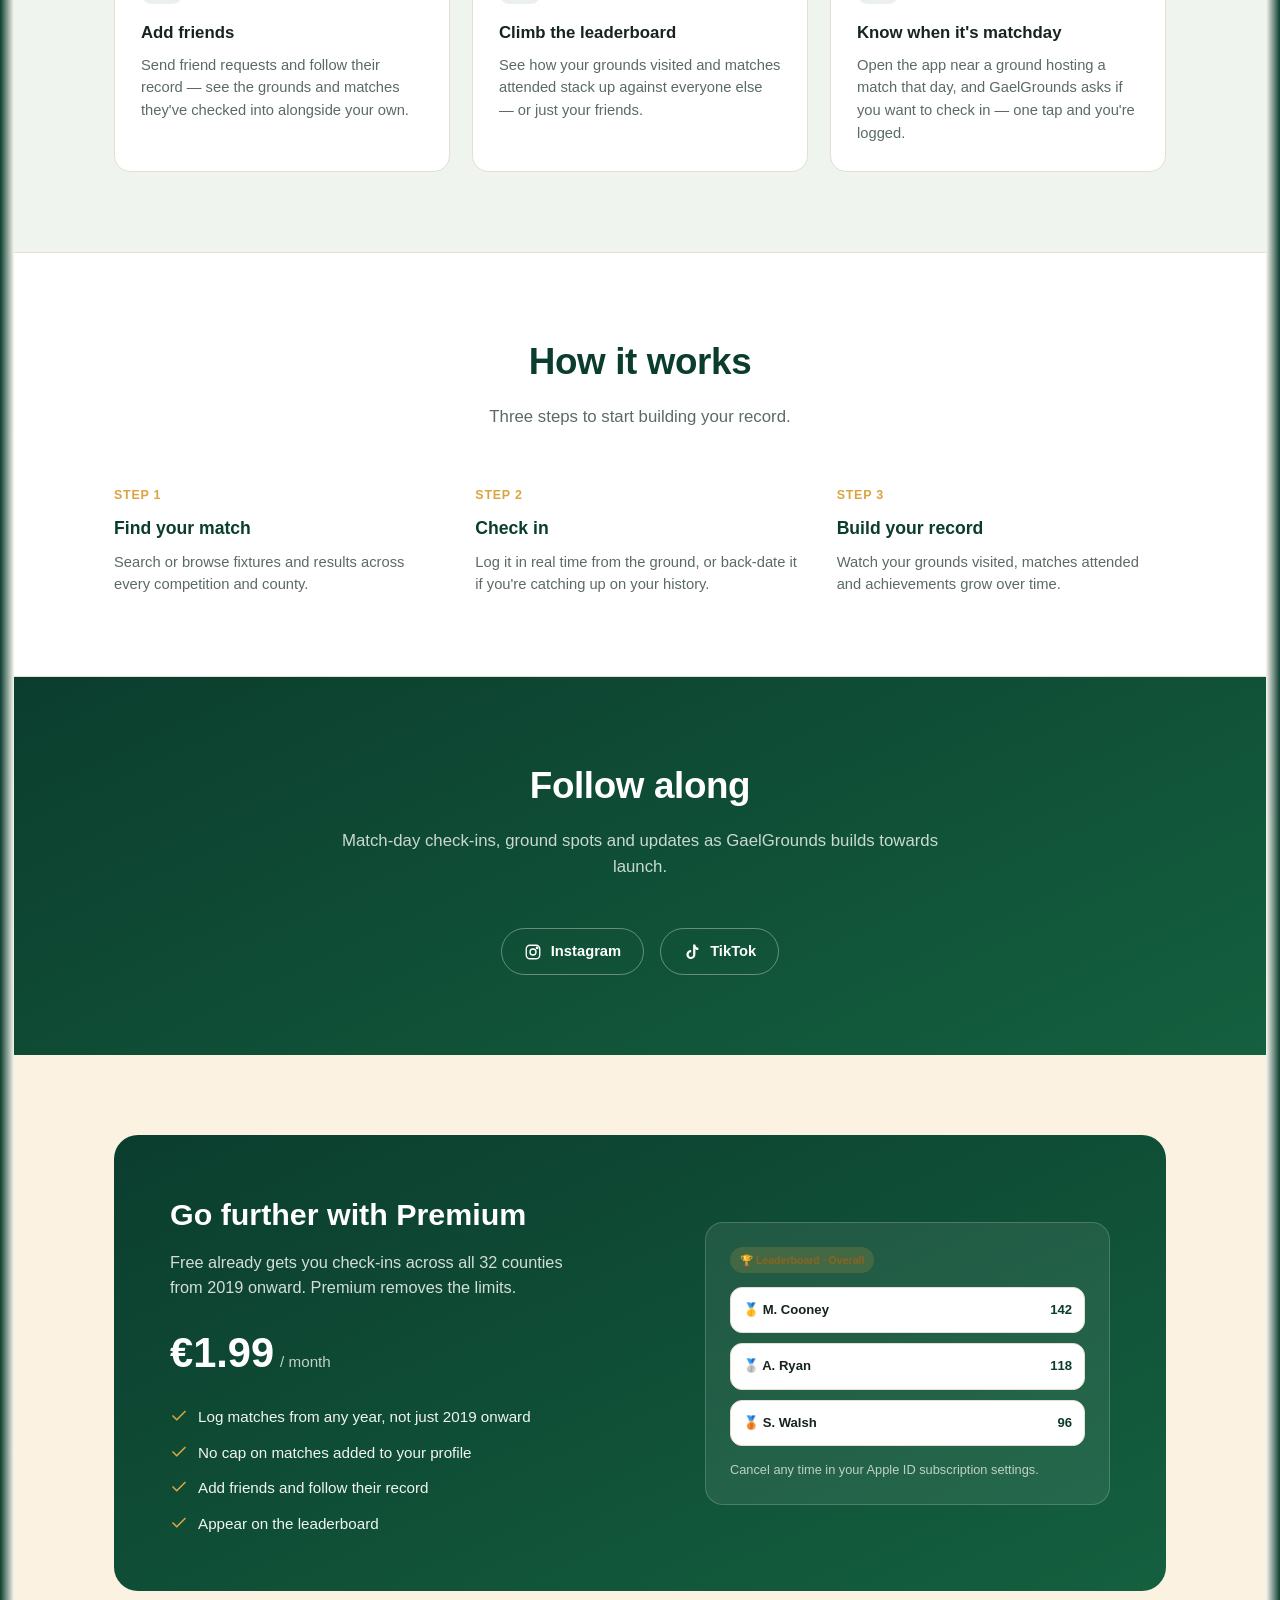
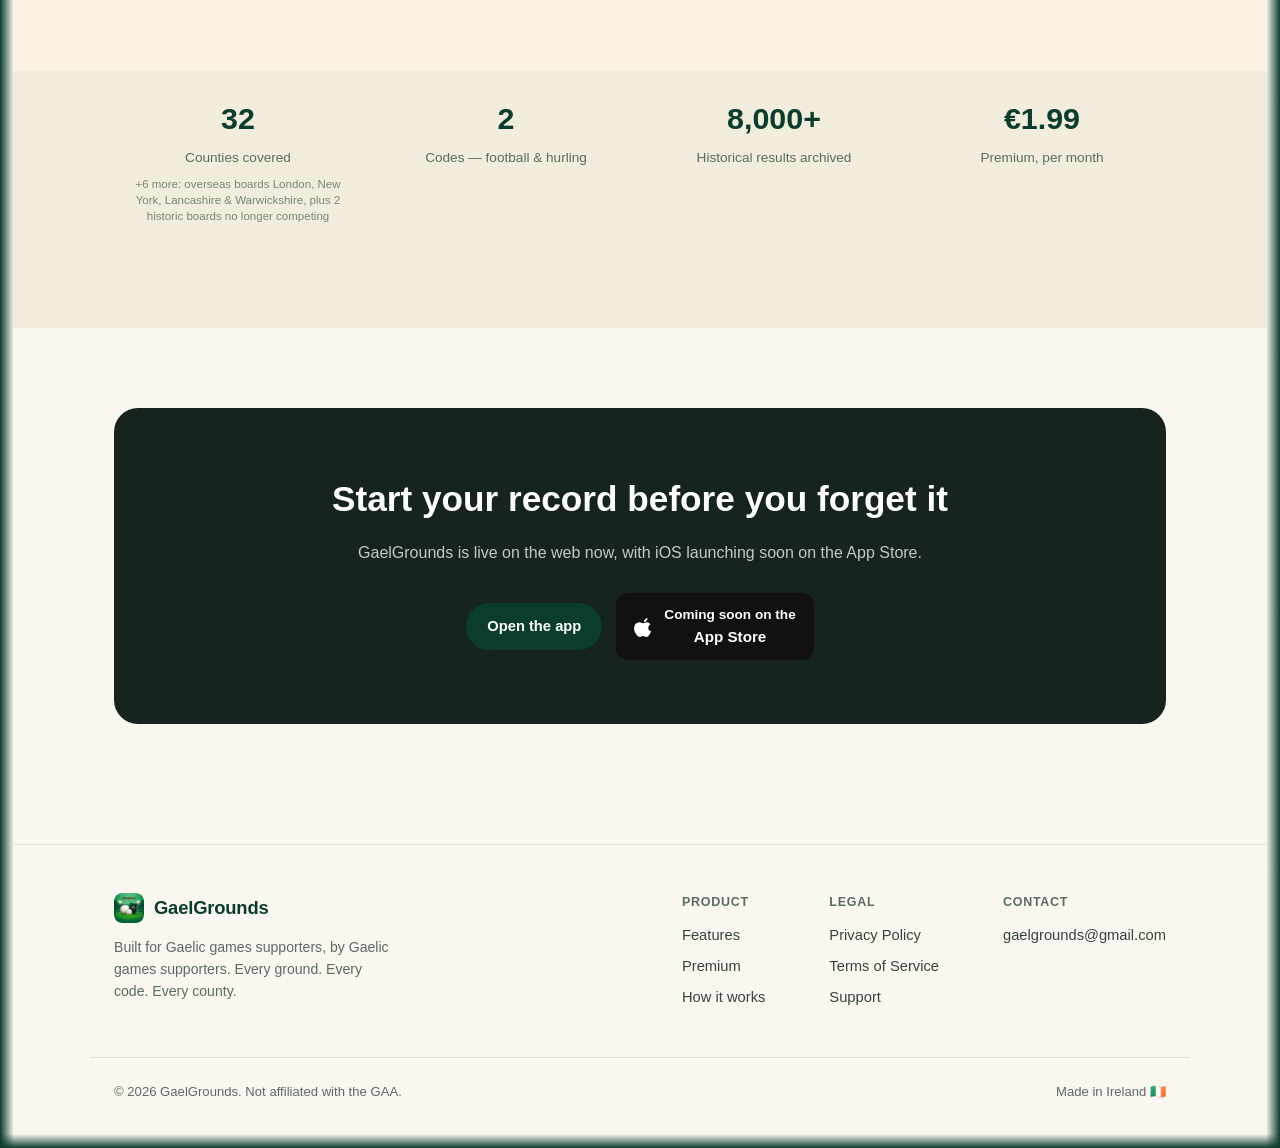
==== commit 51b1ce87: "Use gaelgrounds@gmail.com in footer Contact section Co-Authored-By: Claude Sonnet 5 <noreply@anthrop" ====
--- a/index.html
+++ b/index.html
@@ -271,7 +271,7 @@
       </div>
       <div class="footer-col">
         <h4>Contact</h4>
-        <a href="mailto:cormac.brannigan03@gmail.com">cormac.brannigan03@gmail.com</a>
+        <a href="mailto:gaelgrounds@gmail.com">gaelgrounds@gmail.com</a>
       </div>
     </div>
   </div>
